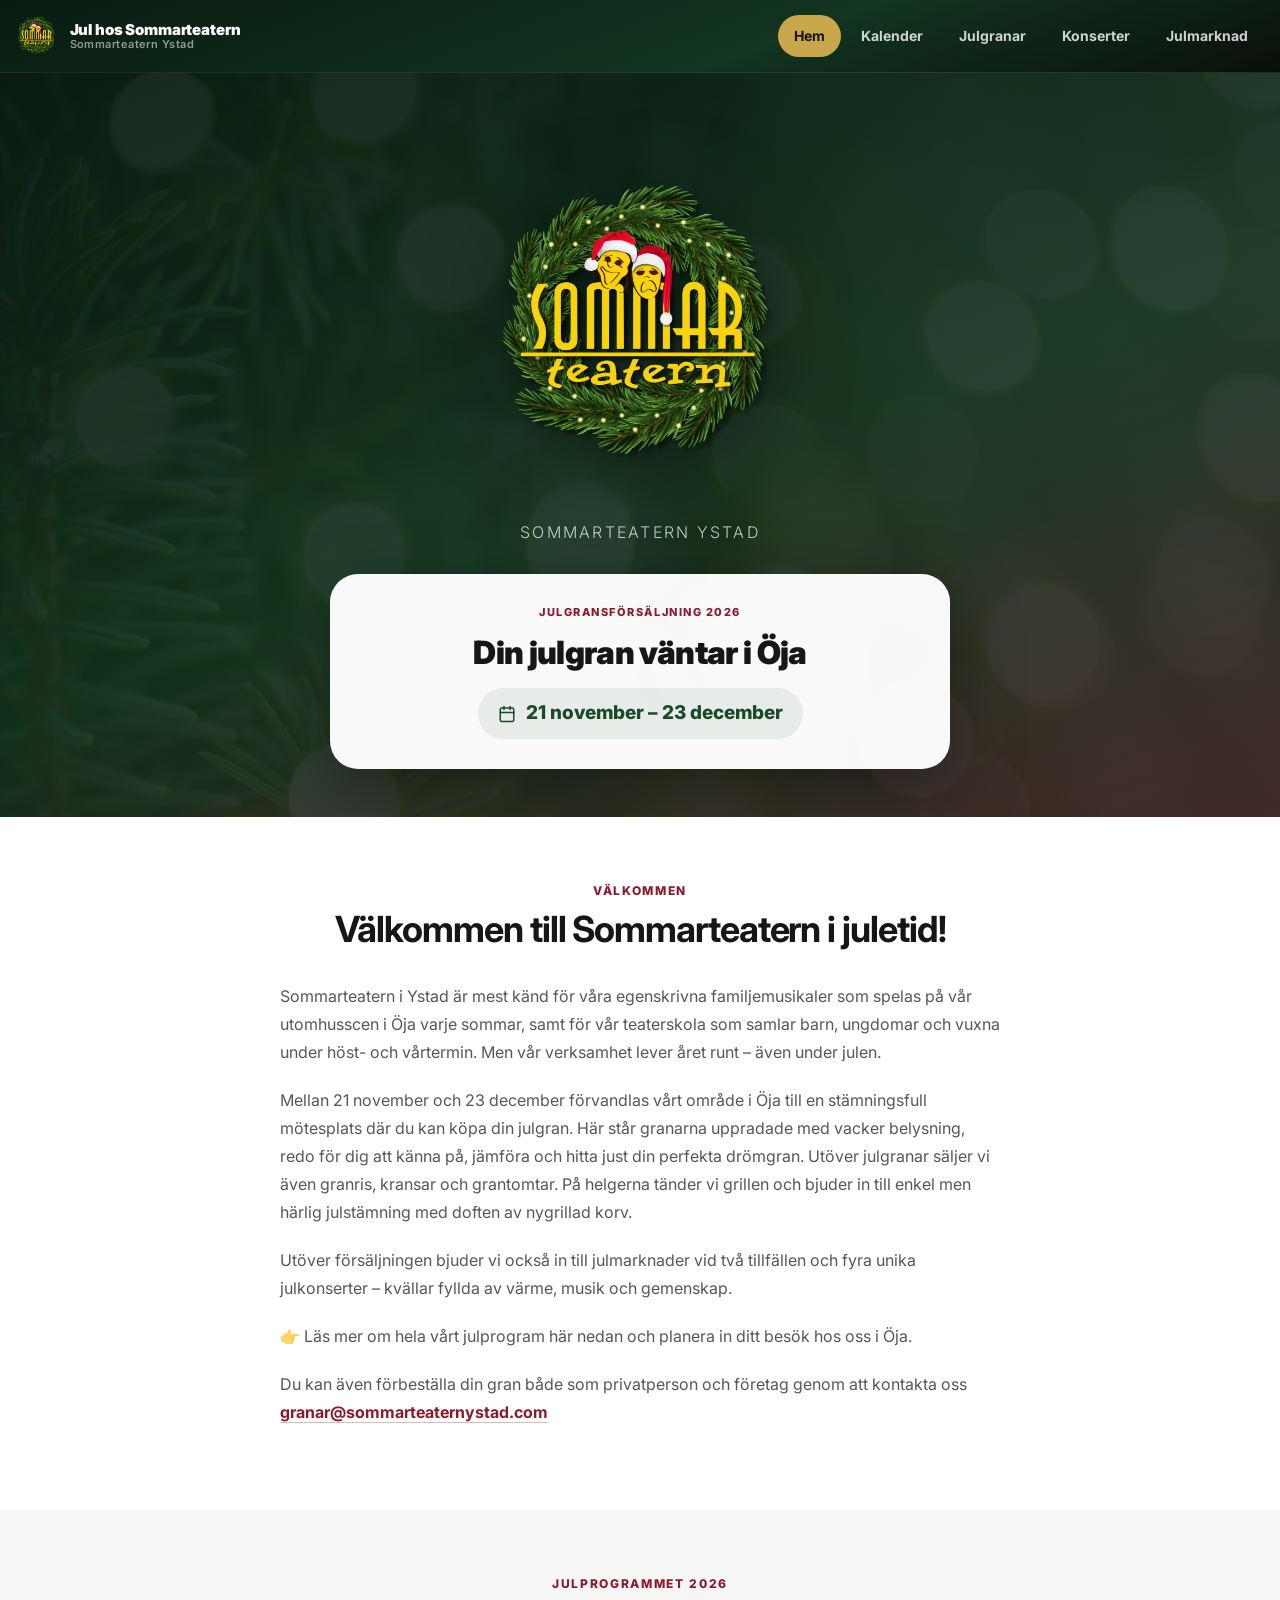
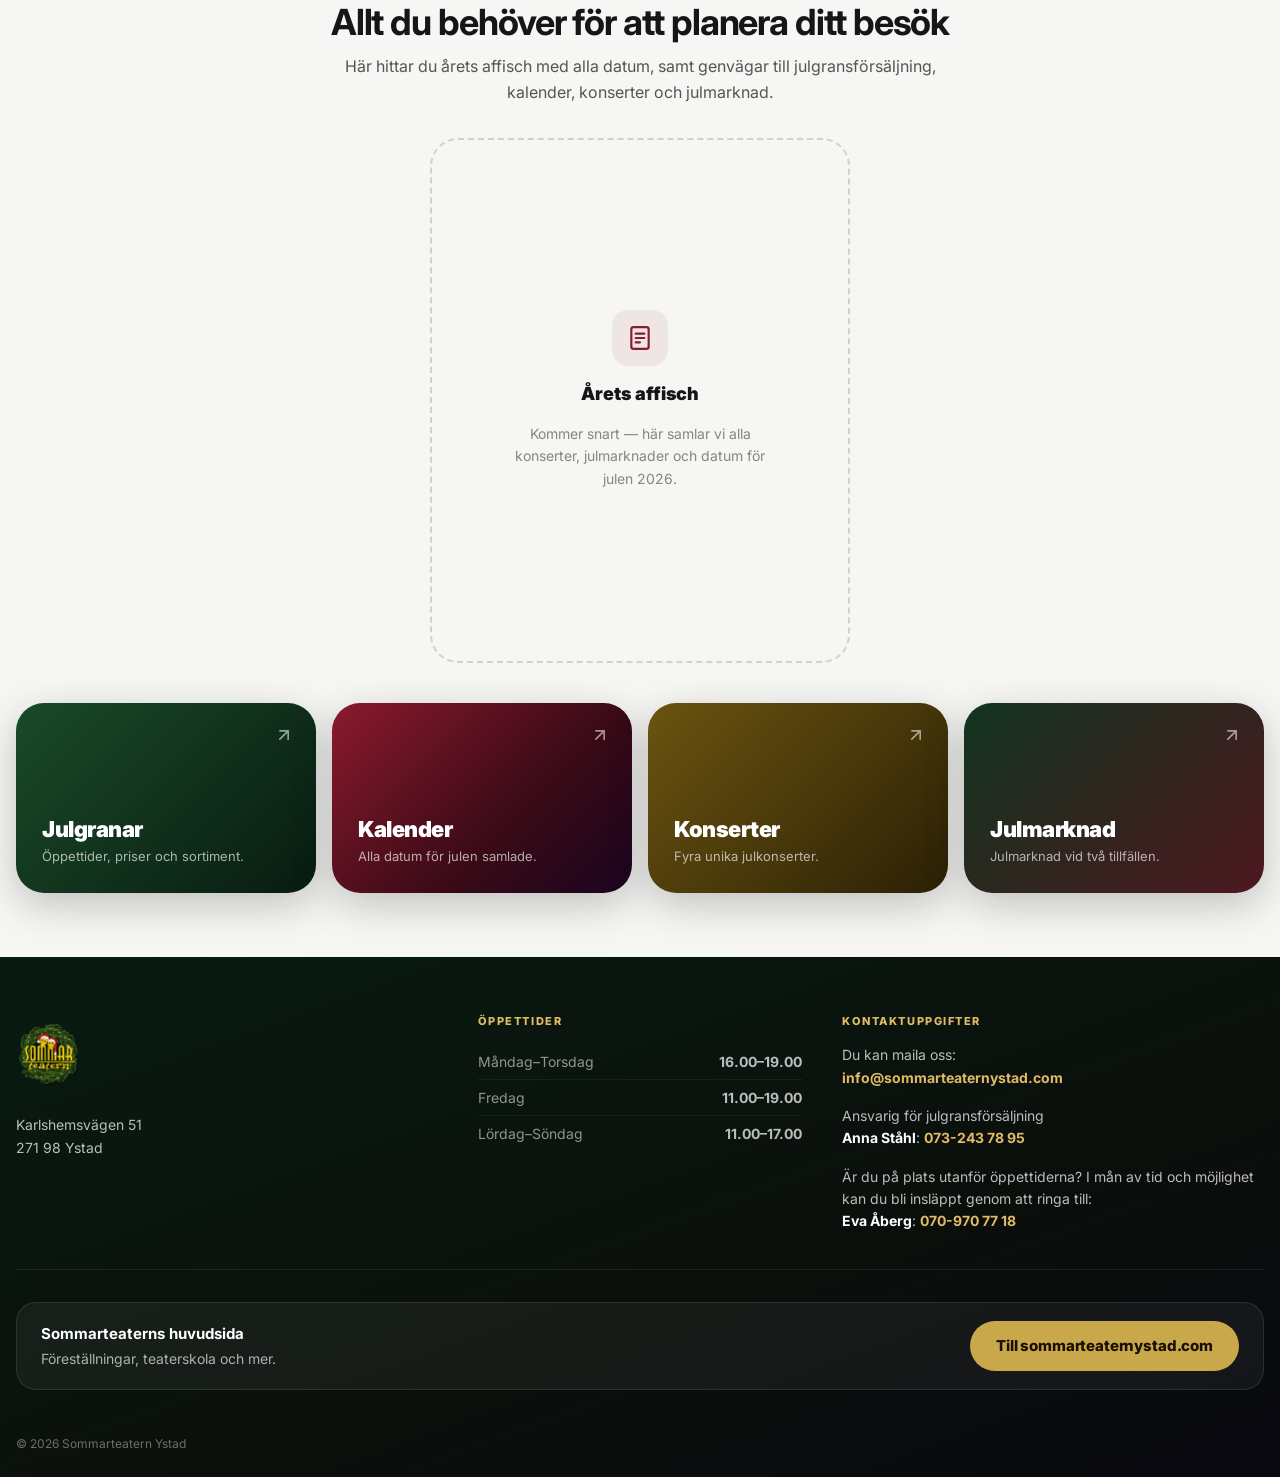
==== index.html @ 683709bf "jul" ====
<!DOCTYPE html>
<html lang="sv">
<head>
  <meta charset="UTF-8">
  <meta name="viewport" content="width=device-width, initial-scale=1.0">
  <title>Jul hos Sommarteatern — Julgransförsäljning, konserter &amp; julmarknad i Öja</title>
  <meta name="description" content="Jul hos Sommarteatern i Ystad — julgransförsäljning 21 november till 23 december, julkonserter och julmarknad i Öja.">
  <link rel="preconnect" href="https://fonts.googleapis.com">
  <link rel="preconnect" href="https://fonts.gstatic.com" crossorigin>
  <link href="https://fonts.googleapis.com/css2?family=Inter:ital,opsz,wght@0,14..32,300..900;1,14..32,300..900&display=swap" rel="stylesheet">
  <link rel="icon" type="image/png" href="images/jul-logga.png">
  <link rel="apple-touch-icon" href="images/jul-logga.png">
  <link rel="stylesheet" href="css/style.css">
</head>
<body>

  <!-- ═══════════════════════════════════════
       HEADER / NAV
  ════════════════════════════════════════ -->
  <header class="site-header">
    <div class="container header-inner">
      <a class="header-brand" href="index.html">
        <img src="images/jul-logga.png" alt="Jul hos Sommarteatern" class="header-logo">
        <span class="header-brand-text">
          <span class="header-brand-title">Jul hos Sommarteatern</span>
          <span class="header-brand-sub">Sommarteatern Ystad</span>
        </span>
      </a>

      <button class="nav-toggle" aria-label="Öppna meny" aria-expanded="false">
        <svg width="20" height="20" viewBox="0 0 24 24" fill="none" stroke="currentColor" stroke-width="2" stroke-linecap="round" stroke-linejoin="round"><line x1="3" y1="6" x2="21" y2="6"/><line x1="3" y1="12" x2="21" y2="12"/><line x1="3" y1="18" x2="21" y2="18"/></svg>
      </button>

      <nav class="main-nav" aria-label="Huvudmeny">
        <a href="index.html" class="is-active">Hem</a>
        <a href="kalender.html">Kalender</a>
        <a href="julgranar.html">Julgranar</a>
        <a href="konserter.html">Konserter</a>
        <a href="julmarknad.html">Julmarknad</a>
      </nav>
    </div>
  </header>

  <!-- ═══════════════════════════════════════
       HERO
  ════════════════════════════════════════ -->
  <section class="hero-section">
    <div class="container">
      <img src="images/jul-logga.png" alt="Jul hos Sommarteatern" class="hero-logo">
      <span class="hero-kicker">Sommarteatern Ystad</span>

      <div class="hero-banner">
        <p class="hero-banner-label">Julgransförsäljning 2026</p>
        <h1 class="hero-banner-title">Din julgran väntar i Öja</h1>
        <span class="hero-banner-dates">
          <svg width="18" height="18" viewBox="0 0 24 24" fill="none" stroke="currentColor" stroke-width="2" stroke-linecap="round" stroke-linejoin="round"><rect x="3" y="4" width="18" height="18" rx="2"/><line x1="16" y1="2" x2="16" y2="6"/><line x1="8" y1="2" x2="8" y2="6"/><line x1="3" y1="10" x2="21" y2="10"/></svg>
          21 november – 23 december
        </span>
      </div>
    </div>
  </section>

  <!-- ═══════════════════════════════════════
       VÄLKOMSTTEXT
  ════════════════════════════════════════ -->
  <section class="section">
    <div class="container">
      <div class="section-head center">
        <p class="section-kicker">Välkommen</p>
        <h2>Välkommen till Sommarteatern i juletid!</h2>
      </div>

      <div class="welcome-text">
        <p>Sommarteatern i Ystad är mest känd för våra egenskrivna familjemusikaler som spelas på vår utomhusscen i Öja varje sommar, samt för vår teaterskola som samlar barn, ungdomar och vuxna under höst- och vårtermin. Men vår verksamhet lever året runt – även under julen.</p>

        <p>Mellan 21 november och 23 december förvandlas vårt område i Öja till en stämningsfull mötesplats där du kan köpa din julgran. Här står granarna uppradade med vacker belysning, redo för dig att känna på, jämföra och hitta just din perfekta drömgran. Utöver julgranar säljer vi även granris, kransar och grantomtar. På helgerna tänder vi grillen och bjuder in till enkel men härlig julstämning med doften av nygrillad korv.</p>

        <p>Utöver försäljningen bjuder vi också in till julmarknader vid två tillfällen och fyra unika julkonserter – kvällar fyllda av värme, musik och gemenskap.</p>

        <p>👉 Läs mer om hela vårt julprogram här nedan och planera in ditt besök hos oss i Öja.</p>

        <p>Du kan även förbeställa din gran både som privatperson och företag genom att kontakta oss <a href="mailto:granar@sommarteaternystad.com" class="inline-link">granar@sommarteaternystad.com</a></p>
      </div>
    </div>
  </section>

  <!-- ═══════════════════════════════════════
       AFFISCH + SNABBLÄNKAR
  ════════════════════════════════════════ -->
  <section class="section section--soft">
    <div class="container">
      <div class="section-head center">
        <p class="section-kicker">Julprogrammet 2026</p>
        <h2>Allt du behöver för att planera ditt besök</h2>
        <p class="page-lead">Här hittar du årets affisch med alla datum, samt genvägar till julgransförsäljning, kalender, konserter och julmarknad.</p>
      </div>

      <div class="poster-card">
        <div class="poster-card-icon">
          <svg width="26" height="26" viewBox="0 0 24 24" fill="none" stroke="currentColor" stroke-width="2" stroke-linecap="round" stroke-linejoin="round"><rect x="4" y="2" width="16" height="20" rx="2"/><line x1="8" y1="8" x2="16" y2="8"/><line x1="8" y1="12" x2="16" y2="12"/><line x1="8" y1="16" x2="12" y2="16"/></svg>
        </div>
        <p class="poster-card-title">Årets affisch</p>
        <p class="poster-card-desc">Kommer snart — här samlar vi alla konserter, julmarknader och datum för julen 2026.</p>
      </div>

      <div style="height:40px"></div>

      <div class="link-grid">
        <a href="julgranar.html" class="link-tile link-tile--granar">
          <div class="link-tile-inner">
            <h3 class="link-tile-title">Julgranar</h3>
            <p class="link-tile-desc">Öppettider, priser och sortiment.</p>
            <svg class="link-tile-arrow" width="20" height="20" viewBox="0 0 24 24" fill="none" stroke="currentColor" stroke-width="2" stroke-linecap="round" stroke-linejoin="round"><path d="M7 17L17 7M17 7H7M17 7V17"/></svg>
          </div>
        </a>

        <a href="kalender.html" class="link-tile link-tile--kalender">
          <div class="link-tile-inner">
            <h3 class="link-tile-title">Kalender</h3>
            <p class="link-tile-desc">Alla datum för julen samlade.</p>
            <svg class="link-tile-arrow" width="20" height="20" viewBox="0 0 24 24" fill="none" stroke="currentColor" stroke-width="2" stroke-linecap="round" stroke-linejoin="round"><path d="M7 17L17 7M17 7H7M17 7V17"/></svg>
          </div>
        </a>

        <a href="konserter.html" class="link-tile link-tile--konserter">
          <div class="link-tile-inner">
            <h3 class="link-tile-title">Konserter</h3>
            <p class="link-tile-desc">Fyra unika julkonserter.</p>
            <svg class="link-tile-arrow" width="20" height="20" viewBox="0 0 24 24" fill="none" stroke="currentColor" stroke-width="2" stroke-linecap="round" stroke-linejoin="round"><path d="M7 17L17 7M17 7H7M17 7V17"/></svg>
          </div>
        </a>

        <a href="julmarknad.html" class="link-tile link-tile--marknad">
          <div class="link-tile-inner">
            <h3 class="link-tile-title">Julmarknad</h3>
            <p class="link-tile-desc">Julmarknad vid två tillfällen.</p>
            <svg class="link-tile-arrow" width="20" height="20" viewBox="0 0 24 24" fill="none" stroke="currentColor" stroke-width="2" stroke-linecap="round" stroke-linejoin="round"><path d="M7 17L17 7M17 7H7M17 7V17"/></svg>
          </div>
        </a>
      </div>
    </div>
  </section>

  <!-- ═══════════════════════════════════════
       FOOTER
  ════════════════════════════════════════ -->
  <footer class="site-footer">
    <div class="container">

      <div class="footer-main">
        <div class="footer-col footer-col--brand">
          <img src="images/jul-logga.png" alt="Jul hos Sommarteatern" class="footer-logo">
          <address class="footer-address">
            Karlshemsvägen 51<br>
            271 98 Ystad
          </address>
        </div>

        <div class="footer-col footer-col--hours">
          <p class="footer-col-title">Öppettider</p>
          <div class="footer-hours">
            <div class="footer-hours-row"><span>Måndag–Torsdag</span><span>16.00–19.00</span></div>
            <div class="footer-hours-row"><span>Fredag</span><span>11.00–19.00</span></div>
            <div class="footer-hours-row"><span>Lördag–Söndag</span><span>11.00–17.00</span></div>
          </div>
        </div>

        <div class="footer-col footer-col--contact">
          <p class="footer-col-title">Kontaktuppgifter</p>
          <div class="footer-contact">
            <p>Du kan maila oss:<br><a href="mailto:info@sommarteaternystad.com">info@sommarteaternystad.com</a></p>
            <p>Ansvarig för julgransförsäljning<br><strong>Anna Ståhl</strong>: <a href="tel:+46732437895">073-243 78 95</a></p>
            <p>Är du på plats utanför öppettiderna? I mån av tid och möjlighet kan du bli insläppt genom att ringa till:<br><strong>Eva Åberg</strong>: <a href="tel:+46709707718">070-970 77 18</a></p>
          </div>
        </div>
      </div>

      <div class="footer-mainlink">
        <div class="footer-mainlink-text">
          <strong>Sommarteaterns huvudsida</strong>
          Föreställningar, teaterskola och mer.
        </div>
        <a href="https://www.sommarteaternystad.com" target="_blank" rel="noopener" class="btn btn-gold">Till sommarteaternystad.com</a>
      </div>

      <div class="footer-bottom">
        <span>© 2026 Sommarteatern Ystad</span>
      </div>
    </div>
  </footer>

  <script src="js/site.js"></script>
</body>
</html>
---- css/style.css ----
/* ══════════════════════════════════════════════
   JUL HOS SOMMARTEATERN — jul.sommarteaternystad.com
   Delar designspråk med sommarteaternystad.com
══════════════════════════════════════════════ */

:root {
  --bg: #ffffff;
  --bg-soft: #f6f7f4;
  --line: rgba(20, 20, 20, 0.08);
  --text: #161616;
  --muted: rgba(22, 22, 22, 0.72);
  --muted-2: rgba(22, 22, 22, 0.5);

  /* Brand */
  --gold: #c9a84c;
  --gold-light: #e0bb65;
  --crimson: #8b1a2e;
  --crimson-deep: #5e0f1e;
  --green: #1a4a28;
  --green-mid: #123420;
  --green-deep: #081b11;
  --purple-dark: #0e0421;

  --max: 1280px;
  --radius-lg: 28px;
  --radius-md: 20px;
  --radius-sm: 14px;
  --shadow: 0 18px 50px rgba(0, 0, 0, 0.06);
  --shadow-dark: 0 12px 40px rgba(0, 0, 0, 0.22);
}

*, *::before, *::after { box-sizing: border-box; }

html { scroll-behavior: smooth; }

body {
  margin: 0;
  font-family: 'Inter', -apple-system, BlinkMacSystemFont, 'Helvetica Neue', sans-serif;
  background: var(--bg);
  color: var(--text);
  line-height: 1.6;
  -webkit-font-smoothing: antialiased;
  -moz-osx-font-smoothing: grayscale;
}

a { color: inherit; text-decoration: none; }
img { display: block; max-width: 100%; }

.container {
  width: min(calc(100% - 32px), var(--max));
  margin: 0 auto;
}

/* ══════════════════════════════════════════════
   HEADER / NAV — sticky, samma på alla sidor
══════════════════════════════════════════════ */

.site-header {
  position: sticky;
  top: 0;
  z-index: 100;
  background: linear-gradient(160deg, var(--green-deep) 0%, var(--green-mid) 60%, #0a0f0a 100%);
  border-bottom: 1px solid rgba(255,255,255,0.08);
}

.header-inner {
  display: flex;
  align-items: center;
  justify-content: space-between;
  gap: 16px;
  padding: 10px 0;
}

.header-brand {
  display: flex;
  align-items: center;
  gap: 12px;
  min-width: 0;
}

.header-logo { height: 52px; width: auto; flex-shrink: 0; }

.header-brand-text {
  display: flex;
  flex-direction: column;
  line-height: 1.15;
  white-space: nowrap;
}

.header-brand-title {
  color: #fff;
  font-weight: 900;
  font-size: 15px;
  letter-spacing: -0.01em;
}

.header-brand-sub {
  color: rgba(255,255,255,0.55);
  font-size: 11px;
  font-weight: 600;
  letter-spacing: 0.04em;
}

.main-nav {
  display: flex;
  align-items: center;
  gap: 4px;
}

.main-nav a {
  display: inline-flex;
  align-items: center;
  padding: 10px 16px;
  border-radius: 999px;
  font-size: 14px;
  font-weight: 700;
  color: rgba(255,255,255,0.80);
  transition: background 0.2s, color 0.2s;
  white-space: nowrap;
}

.main-nav a:hover { background: rgba(255,255,255,0.10); color: #fff; }
.main-nav a.is-active { background: var(--gold); color: #1a1000; }

.nav-toggle {
  display: none;
  width: 42px;
  height: 42px;
  border-radius: 12px;
  background: rgba(255,255,255,0.08);
  border: 1px solid rgba(255,255,255,0.16);
  color: #fff;
  align-items: center;
  justify-content: center;
  flex-shrink: 0;
  cursor: pointer;
}

@media (max-width: 900px) {
  .main-nav {
    position: absolute;
    top: 100%;
    left: 0;
    right: 0;
    background: var(--green-deep);
    border-bottom: 1px solid rgba(255,255,255,0.10);
    flex-direction: column;
    align-items: stretch;
    gap: 0;
    padding: 8px 16px 14px;
    display: none;
  }
  .main-nav.is-open { display: flex; }
  .main-nav a { padding: 12px 14px; border-radius: 10px; }
  .header-logo { height: 40px; }
  .header-brand-sub { display: none; }
  .nav-toggle { display: inline-flex; }
}

/* ══════════════════════════════════════════════
   HERO (startsida)
══════════════════════════════════════════════ */

.hero-section {
  position: relative;
  padding: 64px 0 48px;
  background:
    linear-gradient(160deg, rgba(8,27,17,0.88) 0%, rgba(18,52,32,0.82) 55%, rgba(94,15,30,0.80) 130%),
    url('../images/jul-bakgrund.jpg') center 30% / cover no-repeat;
  text-align: center;
  overflow: hidden;
}

.hero-logo {
  width: min(300px, 62vw);
  height: auto;
  margin: 0 auto 8px;
  filter: drop-shadow(0 10px 40px rgba(0,0,0,0.5));
}

.hero-kicker {
  display: block;
  font-size: clamp(13px, 1.8vw, 16px);
  font-weight: 300;
  letter-spacing: 0.14em;
  color: rgba(255,255,255,0.75);
  text-transform: uppercase;
  margin-bottom: 28px;
}

/* Bricka med julgransförsäljnings-info */
.hero-banner {
  max-width: 620px;
  margin: 0 auto;
  background: rgba(255,255,255,0.97);
  border-radius: var(--radius-lg);
  padding: 30px 34px;
  box-shadow: 0 24px 70px rgba(0,0,0,0.35);
}

.hero-banner-label {
  margin: 0 0 6px;
  text-transform: uppercase;
  letter-spacing: 0.14em;
  font-size: 11px;
  font-weight: 800;
  color: var(--crimson);
}

.hero-banner-title {
  margin: 0 0 10px;
  font-size: clamp(24px, 4vw, 32px);
  font-weight: 900;
  letter-spacing: -0.02em;
  color: var(--text);
}

.hero-banner-dates {
  display: inline-flex;
  align-items: center;
  gap: 10px;
  font-size: clamp(16px, 2.4vw, 19px);
  font-weight: 800;
  color: var(--green);
  background: rgba(26,74,40,0.08);
  padding: 10px 20px;
  border-radius: 999px;
}

/* ══════════════════════════════════════════════
   SECTION SHARED
══════════════════════════════════════════════ */

.section { padding: 64px 0; }
.section--soft { background: var(--bg-soft); }

.section-head { margin-bottom: 32px; }
.section-head.center { text-align: center; }

.section-kicker {
  margin: 0 0 10px;
  text-transform: uppercase;
  letter-spacing: 0.14em;
  font-size: 12px;
  font-weight: 800;
  color: var(--crimson);
}

h1.page-title {
  margin: 0 0 12px;
  font-size: clamp(28px, 4.5vw, 44px);
  font-weight: 900;
  letter-spacing: -0.03em;
  line-height: 1.05;
  color: var(--text);
}

h2 {
  margin: 0 0 12px;
  font-size: clamp(26px, 3.5vw, 36px);
  line-height: 1.1;
  letter-spacing: -0.03em;
  color: var(--text);
}

.page-lead {
  font-size: 16px;
  color: var(--muted);
  max-width: 640px;
  margin: 0 auto 8px;
}

.section-head.center .page-lead { margin-left: auto; margin-right: auto; }

/* ══════════════════════════════════════════════
   VÄLKOMSTTEXT
══════════════════════════════════════════════ */

.welcome-text {
  max-width: 720px;
  margin: 0 auto;
  text-align: left;
}

.welcome-text p {
  font-size: 16px;
  line-height: 1.75;
  color: var(--muted);
  margin: 0 0 20px;
}

.welcome-text a.inline-link {
  color: var(--crimson);
  font-weight: 700;
  border-bottom: 1px solid rgba(139,26,46,0.3);
}
.welcome-text a.inline-link:hover { border-color: var(--crimson); }

/* ══════════════════════════════════════════════
   SIDHUVUD MED STÄMNINGSBILD (undersidor)
══════════════════════════════════════════════ */

.page-hero {
  position: relative;
  padding: 60px 0 40px;
  background:
    linear-gradient(160deg, rgba(8,27,17,0.90) 0%, rgba(18,52,32,0.85) 55%, rgba(94,15,30,0.82) 130%),
    url('../images/jul-bakgrund.jpg') center 30% / cover no-repeat;
  text-align: center;
  overflow: hidden;
}

.page-hero .section-kicker { color: rgba(255,255,255,0.72); }

.page-hero .page-title {
  color: #fff;
  text-shadow: 0 4px 40px rgba(0,0,0,0.55);
}

.page-hero .page-lead {
  color: rgba(255,255,255,0.82);
}

/* ══════════════════════════════════════════════
   AFFISCH-PLACEHOLDER
══════════════════════════════════════════════ */

.poster-card {
  max-width: 420px;
  margin: 0 auto;
  border-radius: var(--radius-lg);
  border: 2px dashed rgba(20,20,20,0.16);
  background: var(--bg-soft);
  aspect-ratio: 4 / 5;
  display: flex;
  flex-direction: column;
  align-items: center;
  justify-content: center;
  gap: 14px;
  text-align: center;
  padding: 32px;
}

.poster-card-icon {
  width: 56px;
  height: 56px;
  border-radius: 16px;
  background: rgba(139,26,46,0.08);
  color: var(--crimson);
  display: flex;
  align-items: center;
  justify-content: center;
}

.poster-card-title {
  margin: 0;
  font-size: 18px;
  font-weight: 900;
  color: var(--text);
}

.poster-card-desc {
  margin: 0;
  font-size: 14px;
  color: var(--muted-2);
  max-width: 260px;
}

/* ══════════════════════════════════════════════
   LÄNK-GRID (knappar till undersidor)
══════════════════════════════════════════════ */

.link-grid {
  display: grid;
  grid-template-columns: repeat(4, 1fr);
  gap: 16px;
}

.link-tile {
  border-radius: var(--radius-lg);
  overflow: hidden;
  position: relative;
  min-height: 190px;
  display: flex;
  transition: transform 0.22s ease, box-shadow 0.22s ease;
  box-shadow: var(--shadow-dark);
}

.link-tile:hover { transform: translateY(-4px) scale(1.005); box-shadow: 0 24px 64px rgba(0,0,0,0.30); }

.link-tile-inner {
  flex: 1;
  display: flex;
  flex-direction: column;
  justify-content: flex-end;
  padding: 26px;
  position: relative;
}

.link-tile--granar .link-tile-inner {
  background: linear-gradient(135deg, var(--green) 0%, var(--green-deep) 100%);
}
.link-tile--kalender .link-tile-inner {
  background: linear-gradient(135deg, var(--crimson) 0%, #3a0a16 60%, #1a0520 100%);
}
.link-tile--konserter .link-tile-inner {
  background: linear-gradient(135deg, #6b5410 0%, #2b2005 100%);
}
.link-tile--marknad .link-tile-inner {
  background: linear-gradient(135deg, #123420 0%, #5e0f1e 130%);
}

.link-tile-title {
  margin: 0 0 6px;
  font-size: clamp(18px, 2vw, 22px);
  font-weight: 900;
  color: #fff;
  letter-spacing: -0.02em;
  line-height: 1.05;
}

.link-tile-desc {
  margin: 0;
  font-size: 13px;
  color: rgba(255,255,255,0.65);
  line-height: 1.5;
}

.link-tile-arrow {
  position: absolute;
  top: 22px;
  right: 22px;
  color: rgba(255,255,255,0.55);
  transition: transform 0.2s, color 0.2s;
}

.link-tile:hover .link-tile-arrow { transform: translate(3px,-3px); color: #fff; }

@media (max-width: 900px) {
  .link-grid { grid-template-columns: repeat(2, 1fr); }
}
@media (max-width: 560px) {
  .link-grid { grid-template-columns: 1fr; }
}

/* ══════════════════════════════════════════════
   BUTTONS
══════════════════════════════════════════════ */

.btn {
  display: inline-flex;
  align-items: center;
  justify-content: center;
  gap: 8px;
  min-height: 50px;
  padding: 0 26px;
  border-radius: 999px;
  font-size: 15px;
  font-weight: 800;
  letter-spacing: -0.01em;
  transition: background 0.2s, transform 0.18s, box-shadow 0.18s;
  cursor: pointer;
  border: none;
  white-space: nowrap;
}

.btn-gold { background: var(--gold); color: #1a1000; }
.btn-gold:hover { background: var(--gold-light); transform: translateY(-2px); box-shadow: 0 8px 24px rgba(201,168,76,0.45); }

.btn-crimson { background: var(--crimson); color: #fff; }
.btn-crimson:hover { background: #a01f35; transform: translateY(-2px); box-shadow: 0 8px 24px rgba(139,26,46,0.4); }

.btn-green { background: var(--green); color: #fff; }
.btn-green:hover { background: #21602f; transform: translateY(-2px); box-shadow: 0 8px 24px rgba(26,74,40,0.4); }

.btn-outline {
  background: transparent;
  color: var(--text);
  border: 1.5px solid var(--line);
}
.btn-outline:hover { border-color: var(--crimson); color: var(--crimson); transform: translateY(-2px); }

.btn-row {
  display: flex;
  gap: 12px;
  flex-wrap: wrap;
  justify-content: center;
  margin-top: 4px;
}

/* ══════════════════════════════════════════════
   KOMMER SNART (undersidor utan innehåll ännu)
══════════════════════════════════════════════ */

.coming-soon {
  text-align: center;
  padding: 70px 24px;
  max-width: 560px;
  margin: 0 auto;
  background: var(--bg-soft);
  border: 1px solid var(--line);
  border-radius: var(--radius-lg);
}

.coming-soon-badge {
  display: inline-block;
  font-size: 11px;
  font-weight: 800;
  text-transform: uppercase;
  letter-spacing: 0.16em;
  color: var(--crimson);
  background: rgba(139,26,46,0.08);
  padding: 6px 14px;
  border-radius: 999px;
  margin-bottom: 18px;
}

.coming-soon h2 { margin-bottom: 10px; }
.coming-soon p { color: var(--muted); font-size: 15px; max-width: 420px; margin: 0 auto; }

/* ══════════════════════════════════════════════
   KALENDER
══════════════════════════════════════════════ */

.cal-intro {
  max-width: 720px;
  margin: 0 auto 8px;
  text-align: center;
  color: var(--muted);
  font-size: 16px;
  line-height: 1.7;
}

.cal-legend {
  display: flex;
  flex-wrap: wrap;
  justify-content: center;
  gap: 10px 22px;
  margin: 28px 0 40px;
}

.cal-legend-item {
  display: flex;
  align-items: center;
  gap: 8px;
  font-size: 13px;
  font-weight: 700;
  color: var(--muted);
}

.cal-legend-dot {
  width: 10px;
  height: 10px;
  border-radius: 50%;
  flex-shrink: 0;
}

.cal-legend-dot--weekend { background: var(--gold); }
.cal-legend-dot--special { background: var(--crimson); }
.cal-legend-dot--last { background: var(--green); border: 2px solid var(--crimson); }

.cal-layout {
  display: grid;
  grid-template-columns: 1.3fr 1fr;
  gap: 28px;
  align-items: start;
}

.cal-months {
  display: grid;
  grid-template-columns: 1fr 1fr;
  gap: 20px;
}

.cal-month {
  background: #fff;
  border: 1px solid var(--line);
  border-radius: var(--radius-md);
  padding: 20px;
  box-shadow: var(--shadow);
}

.cal-month-title {
  margin: 0 0 16px;
  font-size: 16px;
  font-weight: 900;
  letter-spacing: -0.01em;
  color: var(--text);
  text-transform: capitalize;
}

.cal-weekdays {
  display: grid;
  grid-template-columns: repeat(7, 1fr);
  gap: 4px;
  margin-bottom: 6px;
}

.cal-weekdays span {
  text-align: center;
  font-size: 10.5px;
  font-weight: 800;
  text-transform: uppercase;
  letter-spacing: 0.04em;
  color: var(--muted-2);
}

.cal-grid {
  display: grid;
  grid-template-columns: repeat(7, 1fr);
  gap: 4px;
}

.cal-day {
  position: relative;
  aspect-ratio: 1;
  display: flex;
  align-items: center;
  justify-content: center;
  border-radius: 10px;
  font-size: 13px;
  font-weight: 700;
  border: none;
  background: transparent;
  color: var(--text);
  font-family: inherit;
  cursor: default;
}

.cal-day--pad { visibility: hidden; }

.cal-day--inactive { color: var(--muted-2); opacity: 0.35; }

.cal-day--active {
  cursor: pointer;
  background: var(--bg-soft);
  transition: background 0.16s, color 0.16s, transform 0.16s;
}

.cal-day--active:hover { background: rgba(26,74,40,0.14); transform: translateY(-1px); }

.cal-day--active.is-selected {
  background: var(--green);
  color: #fff;
  box-shadow: 0 6px 16px rgba(26,74,40,0.35);
}

.cal-day-dot {
  position: absolute;
  bottom: 5px;
  width: 5px;
  height: 5px;
  border-radius: 50%;
}

.cal-day-dot--weekend { background: var(--gold); }
.cal-day-dot--special { background: var(--crimson); }
.cal-day-dot--last { background: #fff; }

.cal-day--active.is-selected .cal-day-dot--weekend,
.cal-day--active.is-selected .cal-day-dot--special { background: #fff; }

.cal-panel {
  position: sticky;
  top: 88px;
  background: linear-gradient(160deg, var(--green) 0%, var(--green-deep) 100%);
  color: #fff;
  border-radius: var(--radius-lg);
  padding: 30px 30px 28px;
  box-shadow: var(--shadow-dark);
}

.cal-panel--last { background: linear-gradient(160deg, var(--crimson) 0%, var(--crimson-deep) 100%); }

.cal-panel-weekday {
  display: block;
  font-size: 12px;
  font-weight: 800;
  text-transform: uppercase;
  letter-spacing: 0.1em;
  color: rgba(255,255,255,0.60);
  margin-bottom: 6px;
}

.cal-panel-date {
  margin: 0 0 18px;
  font-size: 26px;
  font-weight: 900;
  letter-spacing: -0.02em;
  line-height: 1.1;
}

.cal-panel-heading {
  display: inline-block;
  font-size: 12px;
  font-weight: 800;
  text-transform: uppercase;
  letter-spacing: 0.08em;
  background: rgba(255,255,255,0.16);
  padding: 6px 14px;
  border-radius: 999px;
  margin-bottom: 16px;
}

.cal-panel-hours {
  display: flex;
  align-items: center;
  gap: 10px;
  font-size: 17px;
  font-weight: 800;
  margin-bottom: 16px;
  padding-bottom: 16px;
  border-bottom: 1px solid rgba(255,255,255,0.16);
}

.cal-panel-text {
  margin: 0 0 14px;
  font-size: 14.5px;
  line-height: 1.7;
  color: rgba(255,255,255,0.86);
}

.cal-panel-badge {
  display: inline-flex;
  align-items: center;
  gap: 8px;
  font-size: 13px;
  font-weight: 700;
  background: rgba(255,255,255,0.12);
  padding: 8px 16px;
  border-radius: 999px;
}

.cal-panel-badge[hidden] { display: none; }

@media (max-width: 900px) {
  .cal-layout { grid-template-columns: 1fr; }
  .cal-months { grid-template-columns: 1fr; }
  .cal-panel { position: static; }
}

@media (max-width: 480px) {
  .cal-day { font-size: 12px; }
  .cal-month { padding: 14px; }
}

/* ══════════════════════════════════════════════
   FOOTER
══════════════════════════════════════════════ */

.site-footer {
  background: linear-gradient(160deg, var(--green-deep) 0%, #0b0f0b 60%, #08080f 100%);
  color: #fff;
  padding: 56px 0 24px;
  margin-top: 0;
}

.footer-main {
  display: grid;
  grid-template-columns: 1.3fr 1fr 1.3fr;
  gap: 40px;
  padding-bottom: 36px;
  border-bottom: 1px solid rgba(255,255,255,0.08);
}

.footer-logo { height: 84px; width: auto; margin-bottom: 16px; }

.footer-col-title {
  margin: 0 0 14px;
  font-size: 11px;
  font-weight: 800;
  text-transform: uppercase;
  letter-spacing: 0.14em;
  color: var(--gold-light);
}

.footer-address {
  font-style: normal;
  font-size: 14px;
  line-height: 1.7;
  color: rgba(255,255,255,0.72);
}

.footer-hours {
  font-size: 14px;
  color: rgba(255,255,255,0.72);
  line-height: 1.5;
}

.footer-hours-row {
  display: flex;
  justify-content: space-between;
  gap: 12px;
  padding: 7px 0;
  border-bottom: 1px solid rgba(255,255,255,0.06);
}
.footer-hours-row:last-child { border-bottom: none; }
.footer-hours-row span:first-child { color: rgba(255,255,255,0.55); }
.footer-hours-row span:last-child { font-weight: 700; }

.footer-contact p {
  font-size: 14px;
  line-height: 1.6;
  color: rgba(255,255,255,0.72);
  margin: 0 0 16px;
}
.footer-contact p:last-child { margin-bottom: 0; }
.footer-contact strong { color: #fff; }
.footer-contact a { color: var(--gold-light); font-weight: 700; }
.footer-contact a:hover { color: #fff; }

.footer-mainlink {
  margin-top: 32px;
  display: flex;
  align-items: center;
  justify-content: space-between;
  gap: 16px;
  flex-wrap: wrap;
  background: rgba(255,255,255,0.05);
  border: 1px solid rgba(255,255,255,0.10);
  border-radius: var(--radius-md);
  padding: 18px 24px;
}

.footer-mainlink-text { font-size: 14px; color: rgba(255,255,255,0.65); }
.footer-mainlink-text strong { color: #fff; display: block; font-size: 15px; margin-bottom: 2px; }

.footer-mainlink a.btn { flex-shrink: 0; }

.footer-bottom {
  display: flex;
  align-items: center;
  justify-content: space-between;
  gap: 12px;
  flex-wrap: wrap;
  padding-top: 22px;
  margin-top: 22px;
  font-size: 12px;
  color: rgba(255,255,255,0.40);
}

.footer-bottom a { color: rgba(255,255,255,0.55); }
.footer-bottom a:hover { color: #fff; }

@media (max-width: 900px) {
  .footer-main { grid-template-columns: 1fr 1fr; }
  .footer-col--brand { grid-column: span 2; }
}

@media (max-width: 560px) {
  .footer-main { grid-template-columns: 1fr; }
  .footer-col--brand { grid-column: span 1; }
  .footer-mainlink { flex-direction: column; align-items: flex-start; }
}

/* ══════════════════════════════════════════════
   RESPONSIVE — GENERELLT
══════════════════════════════════════════════ */

@media (max-width: 719px) {
  .hero-section { padding: 36px 0 32px; }
  .hero-logo { width: min(220px, 58vw); margin-bottom: 4px; }
  .hero-kicker { font-size: 11px; margin-bottom: 20px; }
  .hero-banner { padding: 24px 22px; }
  .section { padding: 48px 0; }
  .page-hero { padding: 44px 0 32px; }
}
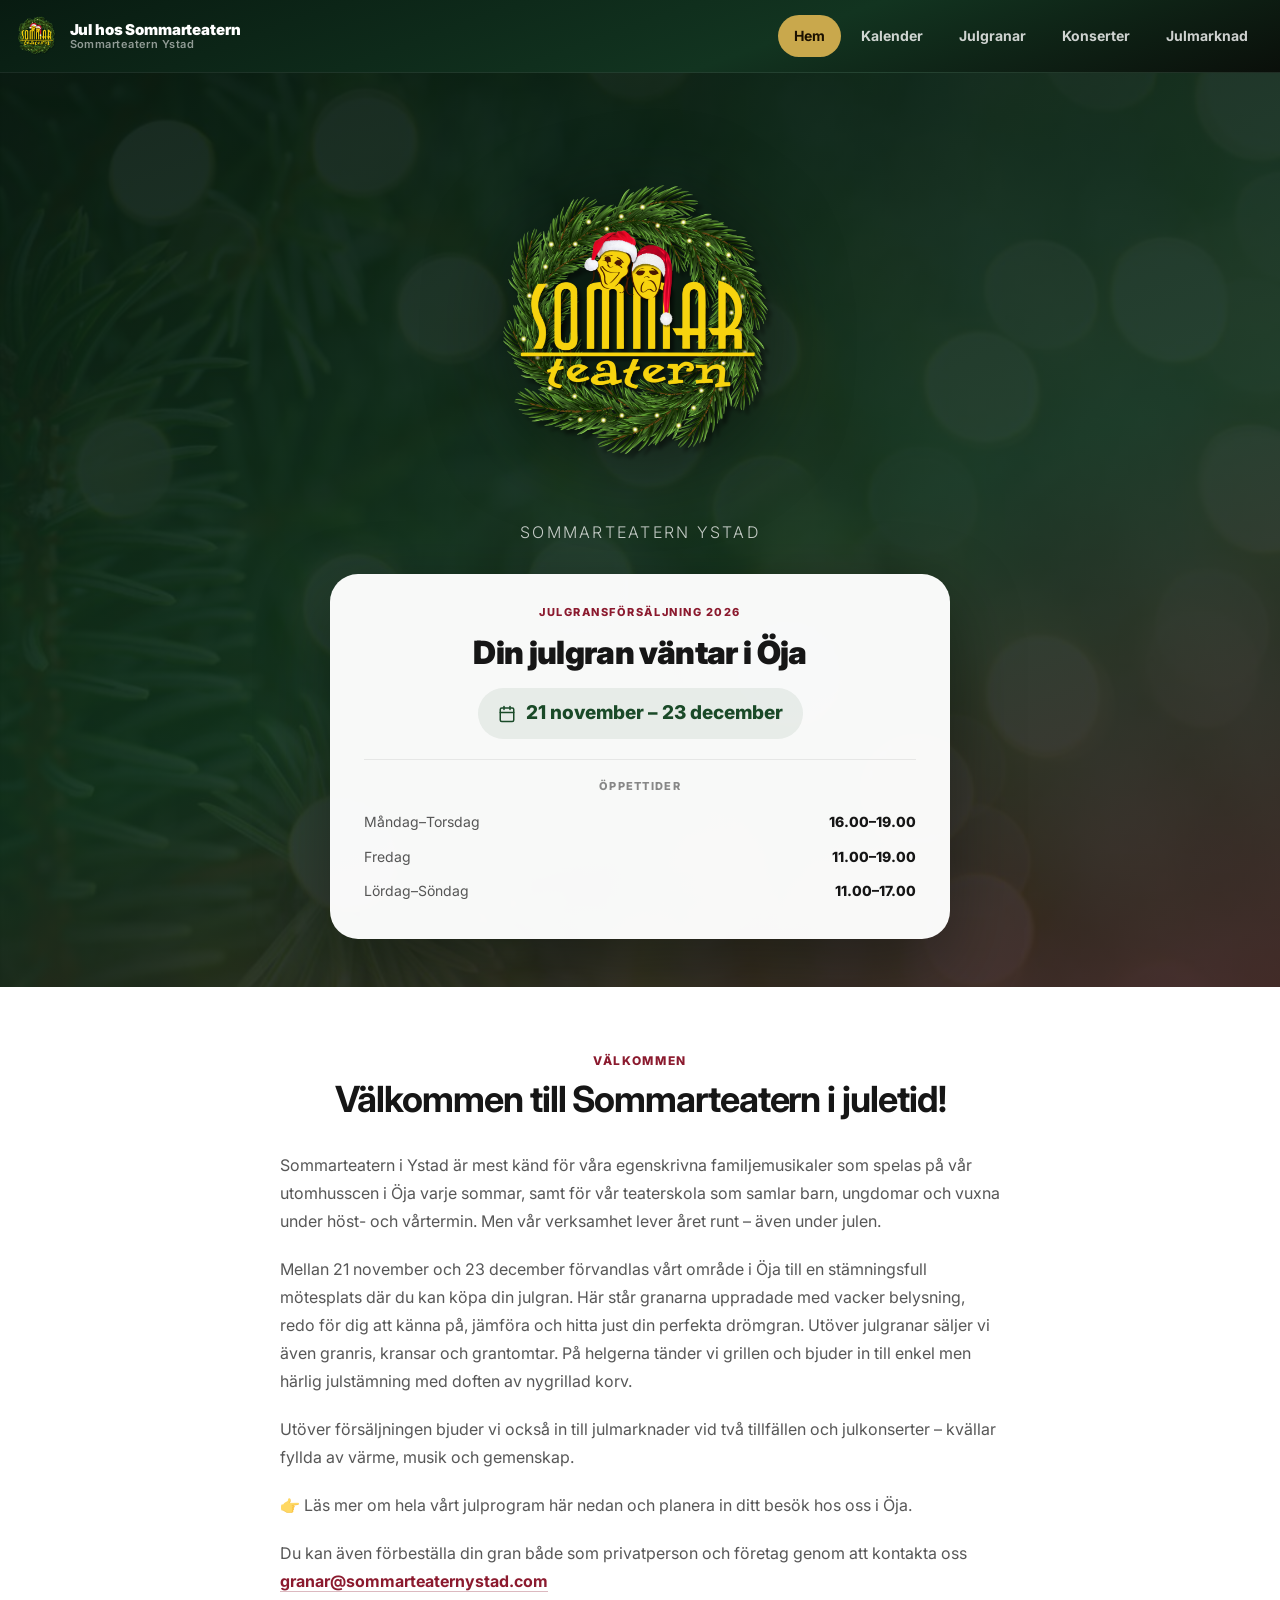
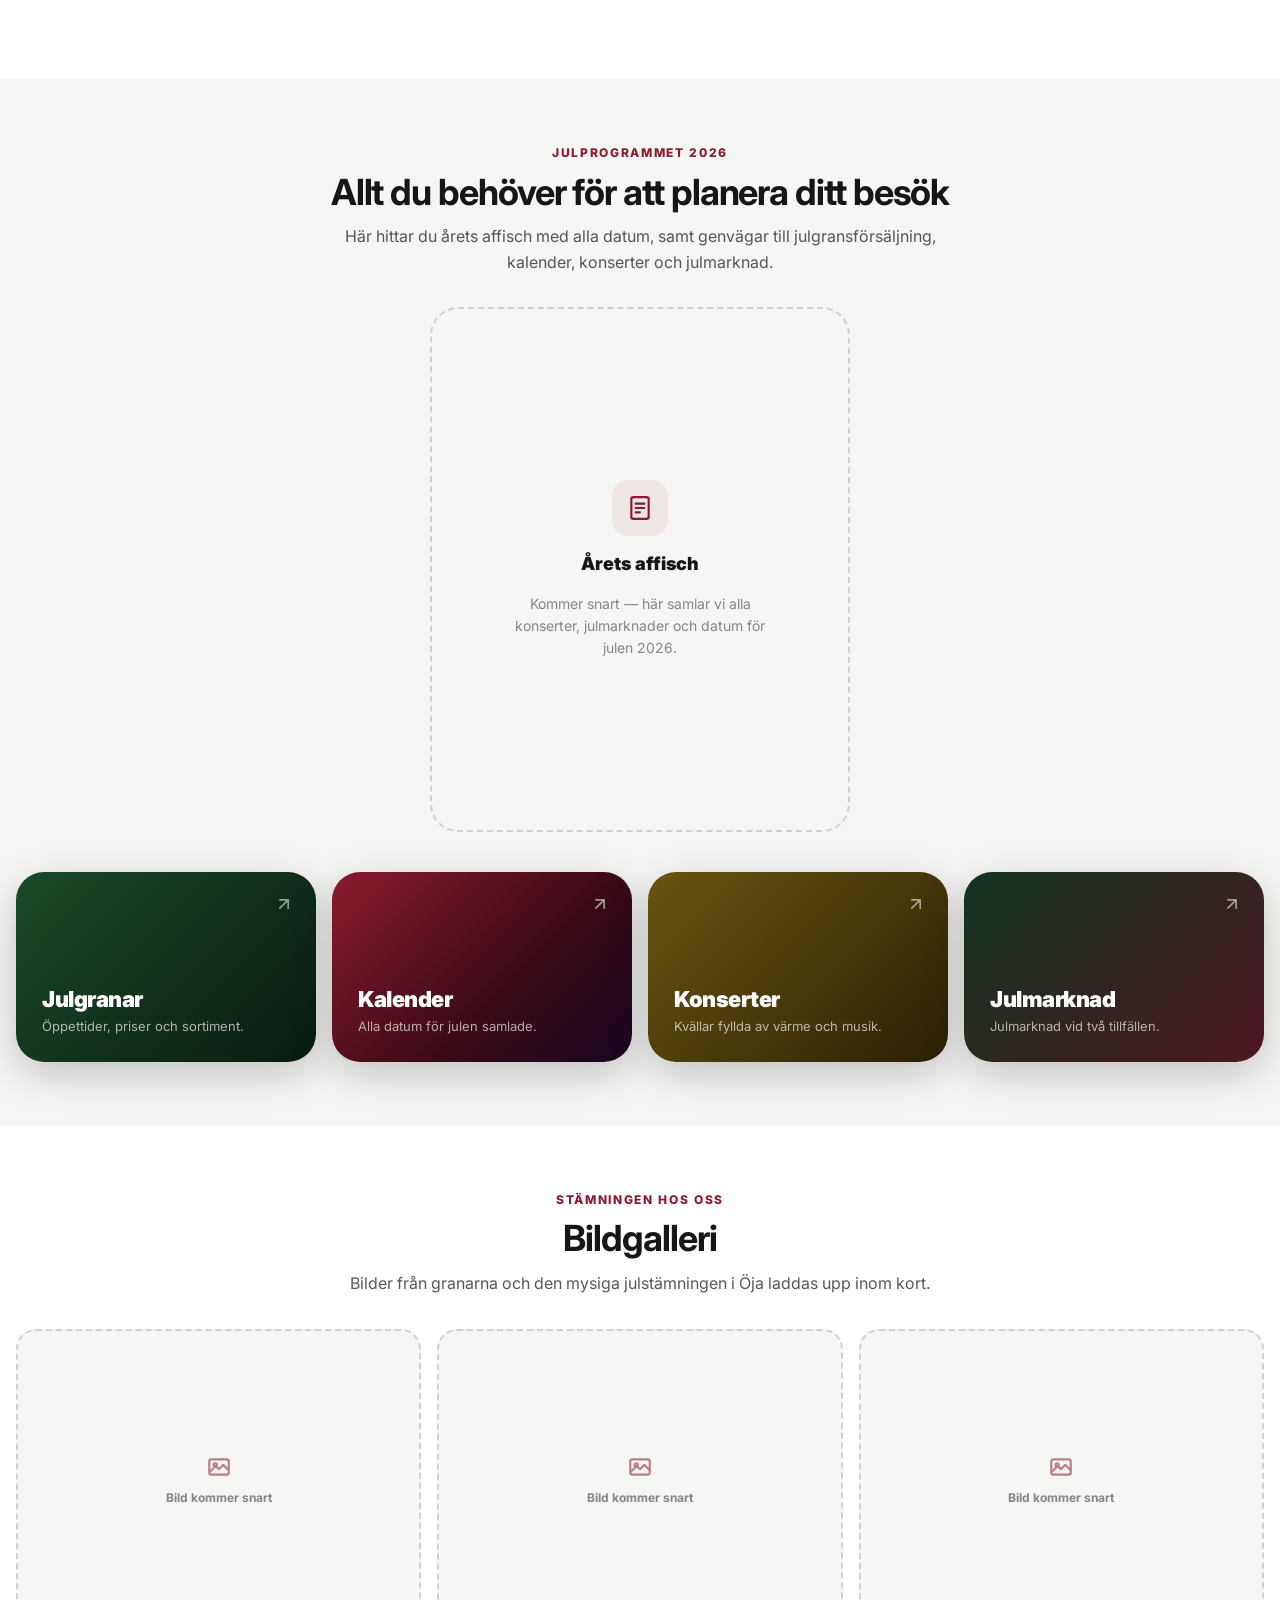
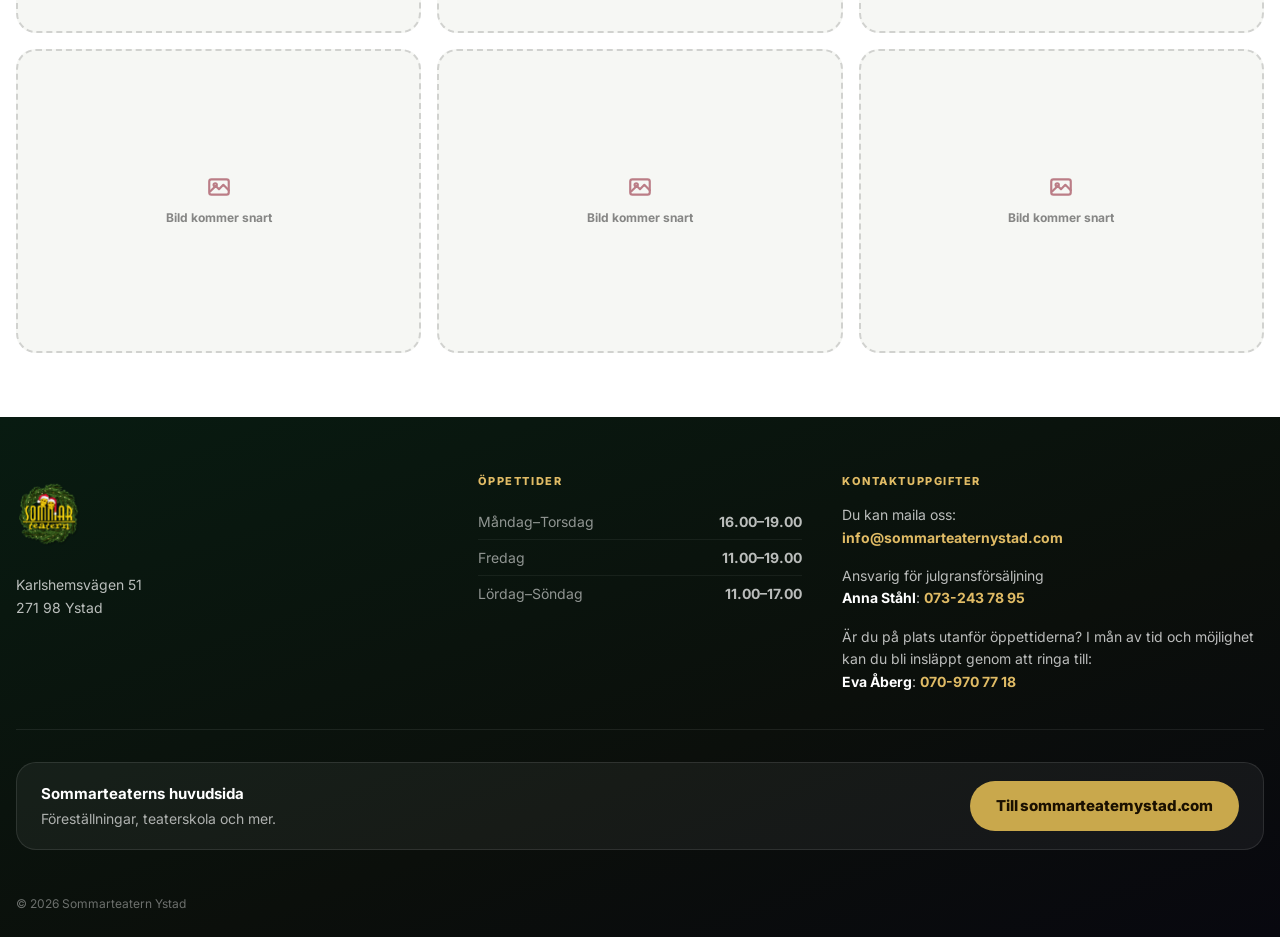
==== commit cb68c9c6: "jul" ====
--- a/index.html
+++ b/index.html
@@ -56,6 +56,13 @@
           <svg width="18" height="18" viewBox="0 0 24 24" fill="none" stroke="currentColor" stroke-width="2" stroke-linecap="round" stroke-linejoin="round"><rect x="3" y="4" width="18" height="18" rx="2"/><line x1="16" y1="2" x2="16" y2="6"/><line x1="8" y1="2" x2="8" y2="6"/><line x1="3" y1="10" x2="21" y2="10"/></svg>
           21 november – 23 december
         </span>
+
+        <div class="hero-banner-hours">
+          <p class="hero-banner-hours-label">Öppettider</p>
+          <div class="hero-banner-hours-row"><span>Måndag–Torsdag</span><span>16.00–19.00</span></div>
+          <div class="hero-banner-hours-row"><span>Fredag</span><span>11.00–19.00</span></div>
+          <div class="hero-banner-hours-row"><span>Lördag–Söndag</span><span>11.00–17.00</span></div>
+        </div>
       </div>
     </div>
   </section>
@@ -75,7 +82,7 @@
 
         <p>Mellan 21 november och 23 december förvandlas vårt område i Öja till en stämningsfull mötesplats där du kan köpa din julgran. Här står granarna uppradade med vacker belysning, redo för dig att känna på, jämföra och hitta just din perfekta drömgran. Utöver julgranar säljer vi även granris, kransar och grantomtar. På helgerna tänder vi grillen och bjuder in till enkel men härlig julstämning med doften av nygrillad korv.</p>
 
-        <p>Utöver försäljningen bjuder vi också in till julmarknader vid två tillfällen och fyra unika julkonserter – kvällar fyllda av värme, musik och gemenskap.</p>
+        <p>Utöver försäljningen bjuder vi också in till julmarknader vid två tillfällen och julkonserter – kvällar fyllda av värme, musik och gemenskap.</p>
 
         <p>👉 Läs mer om hela vårt julprogram här nedan och planera in ditt besök hos oss i Öja.</p>
 
@@ -125,7 +132,7 @@
         <a href="konserter.html" class="link-tile link-tile--konserter">
           <div class="link-tile-inner">
             <h3 class="link-tile-title">Konserter</h3>
-            <p class="link-tile-desc">Fyra unika julkonserter.</p>
+            <p class="link-tile-desc">Kvällar fyllda av värme och musik.</p>
             <svg class="link-tile-arrow" width="20" height="20" viewBox="0 0 24 24" fill="none" stroke="currentColor" stroke-width="2" stroke-linecap="round" stroke-linejoin="round"><path d="M7 17L17 7M17 7H7M17 7V17"/></svg>
           </div>
         </a>
@@ -137,6 +144,46 @@
             <svg class="link-tile-arrow" width="20" height="20" viewBox="0 0 24 24" fill="none" stroke="currentColor" stroke-width="2" stroke-linecap="round" stroke-linejoin="round"><path d="M7 17L17 7M17 7H7M17 7V17"/></svg>
           </div>
         </a>
+      </div>
+    </div>
+  </section>
+
+  <!-- ═══════════════════════════════════════
+       BILDGALLERI
+  ════════════════════════════════════════ -->
+  <section class="section">
+    <div class="container">
+      <div class="section-head center">
+        <p class="section-kicker">Stämningen hos oss</p>
+        <h2>Bildgalleri</h2>
+        <p class="page-lead">Bilder från granarna och den mysiga julstämningen i Öja laddas upp inom kort.</p>
+      </div>
+
+      <div class="photo-grid">
+        <div class="photo-placeholder">
+          <svg width="26" height="26" viewBox="0 0 24 24" fill="none" stroke="currentColor" stroke-width="2" stroke-linecap="round" stroke-linejoin="round"><rect x="3" y="5" width="18" height="14" rx="2"/><circle cx="8.5" cy="10" r="1.5"/><path d="M21 15l-5-5-4 4-3-3-5 5"/></svg>
+          <span>Bild kommer snart</span>
+        </div>
+        <div class="photo-placeholder">
+          <svg width="26" height="26" viewBox="0 0 24 24" fill="none" stroke="currentColor" stroke-width="2" stroke-linecap="round" stroke-linejoin="round"><rect x="3" y="5" width="18" height="14" rx="2"/><circle cx="8.5" cy="10" r="1.5"/><path d="M21 15l-5-5-4 4-3-3-5 5"/></svg>
+          <span>Bild kommer snart</span>
+        </div>
+        <div class="photo-placeholder">
+          <svg width="26" height="26" viewBox="0 0 24 24" fill="none" stroke="currentColor" stroke-width="2" stroke-linecap="round" stroke-linejoin="round"><rect x="3" y="5" width="18" height="14" rx="2"/><circle cx="8.5" cy="10" r="1.5"/><path d="M21 15l-5-5-4 4-3-3-5 5"/></svg>
+          <span>Bild kommer snart</span>
+        </div>
+        <div class="photo-placeholder">
+          <svg width="26" height="26" viewBox="0 0 24 24" fill="none" stroke="currentColor" stroke-width="2" stroke-linecap="round" stroke-linejoin="round"><rect x="3" y="5" width="18" height="14" rx="2"/><circle cx="8.5" cy="10" r="1.5"/><path d="M21 15l-5-5-4 4-3-3-5 5"/></svg>
+          <span>Bild kommer snart</span>
+        </div>
+        <div class="photo-placeholder">
+          <svg width="26" height="26" viewBox="0 0 24 24" fill="none" stroke="currentColor" stroke-width="2" stroke-linecap="round" stroke-linejoin="round"><rect x="3" y="5" width="18" height="14" rx="2"/><circle cx="8.5" cy="10" r="1.5"/><path d="M21 15l-5-5-4 4-3-3-5 5"/></svg>
+          <span>Bild kommer snart</span>
+        </div>
+        <div class="photo-placeholder">
+          <svg width="26" height="26" viewBox="0 0 24 24" fill="none" stroke="currentColor" stroke-width="2" stroke-linecap="round" stroke-linejoin="round"><rect x="3" y="5" width="18" height="14" rx="2"/><circle cx="8.5" cy="10" r="1.5"/><path d="M21 15l-5-5-4 4-3-3-5 5"/></svg>
+          <span>Bild kommer snart</span>
+        </div>
       </div>
     </div>
   </section>
--- a/css/style.css
+++ b/css/style.css
@@ -227,6 +227,32 @@
   border-radius: 999px;
 }
 
+.hero-banner-hours {
+  margin-top: 20px;
+  padding-top: 18px;
+  border-top: 1px solid var(--line);
+}
+
+.hero-banner-hours-label {
+  margin: 0 0 10px;
+  font-size: 11px;
+  font-weight: 800;
+  text-transform: uppercase;
+  letter-spacing: 0.12em;
+  color: var(--muted-2);
+}
+
+.hero-banner-hours-row {
+  display: flex;
+  justify-content: space-between;
+  gap: 12px;
+  padding: 6px 0;
+  font-size: 14px;
+}
+
+.hero-banner-hours-row span:first-child { color: var(--muted); }
+.hero-banner-hours-row span:last-child { font-weight: 800; color: var(--text); }
+
 /* ══════════════════════════════════════════════
    SECTION SHARED
 ══════════════════════════════════════════════ */
@@ -367,6 +393,90 @@
 }
 
 /* ══════════════════════════════════════════════
+   BILDPLATSHÅLLARE
+══════════════════════════════════════════════ */
+
+.photo-grid {
+  display: grid;
+  grid-template-columns: repeat(3, 1fr);
+  gap: 16px;
+}
+
+.photo-grid--compact {
+  grid-template-columns: repeat(4, 1fr);
+  max-width: 760px;
+  margin: 36px auto 0;
+}
+
+.photo-placeholder {
+  aspect-ratio: 4 / 3;
+  border-radius: var(--radius-md);
+  border: 2px dashed rgba(20,20,20,0.16);
+  background: var(--bg-soft);
+  display: flex;
+  flex-direction: column;
+  align-items: center;
+  justify-content: center;
+  gap: 8px;
+  color: var(--muted-2);
+}
+
+.photo-placeholder svg { color: var(--crimson); opacity: 0.55; }
+
+.photo-placeholder span {
+  font-size: 12px;
+  font-weight: 700;
+}
+
+@media (max-width: 720px) {
+  .photo-grid { grid-template-columns: repeat(2, 1fr); }
+  .photo-grid--compact { grid-template-columns: repeat(2, 1fr); }
+}
+
+/* ══════════════════════════════════════════════
+   UTSTÄLLARE (julmarknad)
+══════════════════════════════════════════════ */
+
+.exhibitor-card {
+  margin-top: 40px;
+  background: linear-gradient(160deg, var(--green) 0%, var(--green-deep) 100%);
+  color: #fff;
+  border-radius: var(--radius-lg);
+  padding: 32px 34px;
+  display: flex;
+  align-items: center;
+  justify-content: space-between;
+  gap: 24px;
+  flex-wrap: wrap;
+  box-shadow: var(--shadow-dark);
+}
+
+.exhibitor-card-kicker {
+  margin: 0 0 8px;
+  text-transform: uppercase;
+  letter-spacing: 0.14em;
+  font-size: 11px;
+  font-weight: 800;
+  color: var(--gold-light);
+}
+
+.exhibitor-card h3 {
+  margin: 0 0 10px;
+  font-size: 22px;
+  color: #fff;
+}
+
+.exhibitor-card p {
+  margin: 0;
+  font-size: 14.5px;
+  line-height: 1.65;
+  color: rgba(255,255,255,0.82);
+  max-width: 520px;
+}
+
+.exhibitor-card .btn { flex-shrink: 0; }
+
+/* ══════════════════════════════════════════════
    LÄNK-GRID (knappar till undersidor)
 ══════════════════════════════════════════════ */
 
@@ -559,14 +669,9 @@
 .cal-legend-dot--special { background: var(--crimson); }
 .cal-legend-dot--last { background: var(--green); border: 2px solid var(--crimson); }
 
-.cal-layout {
-  display: grid;
-  grid-template-columns: 1.3fr 1fr;
-  gap: 28px;
-  align-items: start;
-}
-
 .cal-months {
+  max-width: 860px;
+  margin: 0 auto;
   display: grid;
   grid-template-columns: 1fr 1fr;
   gap: 20px;
@@ -660,15 +765,55 @@
 .cal-day--active.is-selected .cal-day-dot--weekend,
 .cal-day--active.is-selected .cal-day-dot--special { background: #fff; }
 
+.cal-modal-overlay {
+  position: fixed;
+  inset: 0;
+  z-index: 300;
+  background: rgba(6,14,9,0.60);
+  backdrop-filter: blur(3px);
+  display: flex;
+  align-items: center;
+  justify-content: center;
+  padding: 20px;
+}
+
+.cal-modal-overlay[hidden] { display: none; }
+
 .cal-panel {
-  position: sticky;
-  top: 88px;
+  position: relative;
+  width: 100%;
+  max-width: 420px;
   background: linear-gradient(160deg, var(--green) 0%, var(--green-deep) 100%);
   color: #fff;
   border-radius: var(--radius-lg);
-  padding: 30px 30px 28px;
-  box-shadow: var(--shadow-dark);
-}
+  padding: 34px 30px 28px;
+  box-shadow: 0 30px 80px rgba(0,0,0,0.45);
+  animation: cal-modal-in 0.18s ease-out;
+}
+
+@keyframes cal-modal-in {
+  from { opacity: 0; transform: translateY(8px) scale(0.98); }
+  to { opacity: 1; transform: translateY(0) scale(1); }
+}
+
+.cal-modal-close {
+  position: absolute;
+  top: 16px;
+  right: 16px;
+  width: 34px;
+  height: 34px;
+  border-radius: 50%;
+  background: rgba(255,255,255,0.14);
+  border: none;
+  color: #fff;
+  display: flex;
+  align-items: center;
+  justify-content: center;
+  cursor: pointer;
+  transition: background 0.16s;
+}
+
+.cal-modal-close:hover { background: rgba(255,255,255,0.26); }
 
 .cal-panel--last { background: linear-gradient(160deg, var(--crimson) 0%, var(--crimson-deep) 100%); }
 
@@ -733,10 +878,8 @@
 
 .cal-panel-badge[hidden] { display: none; }
 
-@media (max-width: 900px) {
-  .cal-layout { grid-template-columns: 1fr; }
+@media (max-width: 620px) {
   .cal-months { grid-template-columns: 1fr; }
-  .cal-panel { position: static; }
 }
 
 @media (max-width: 480px) {
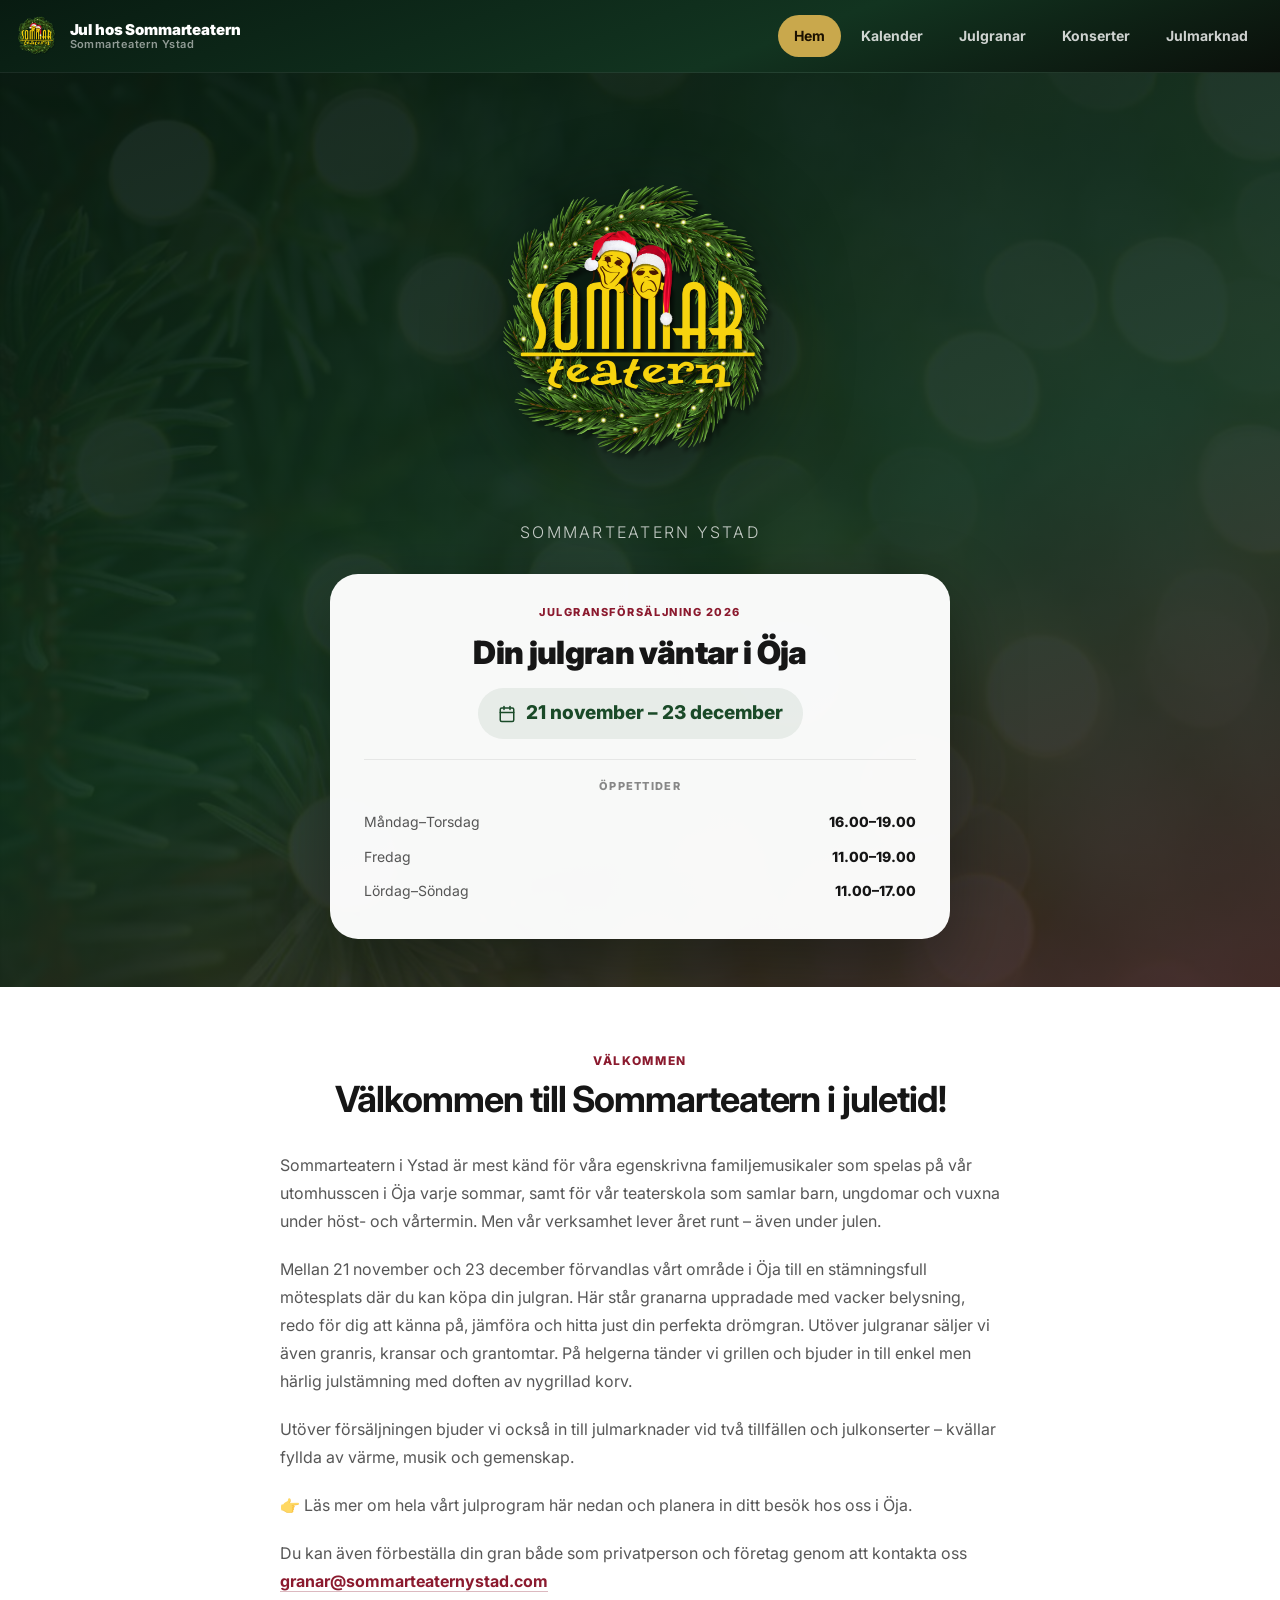
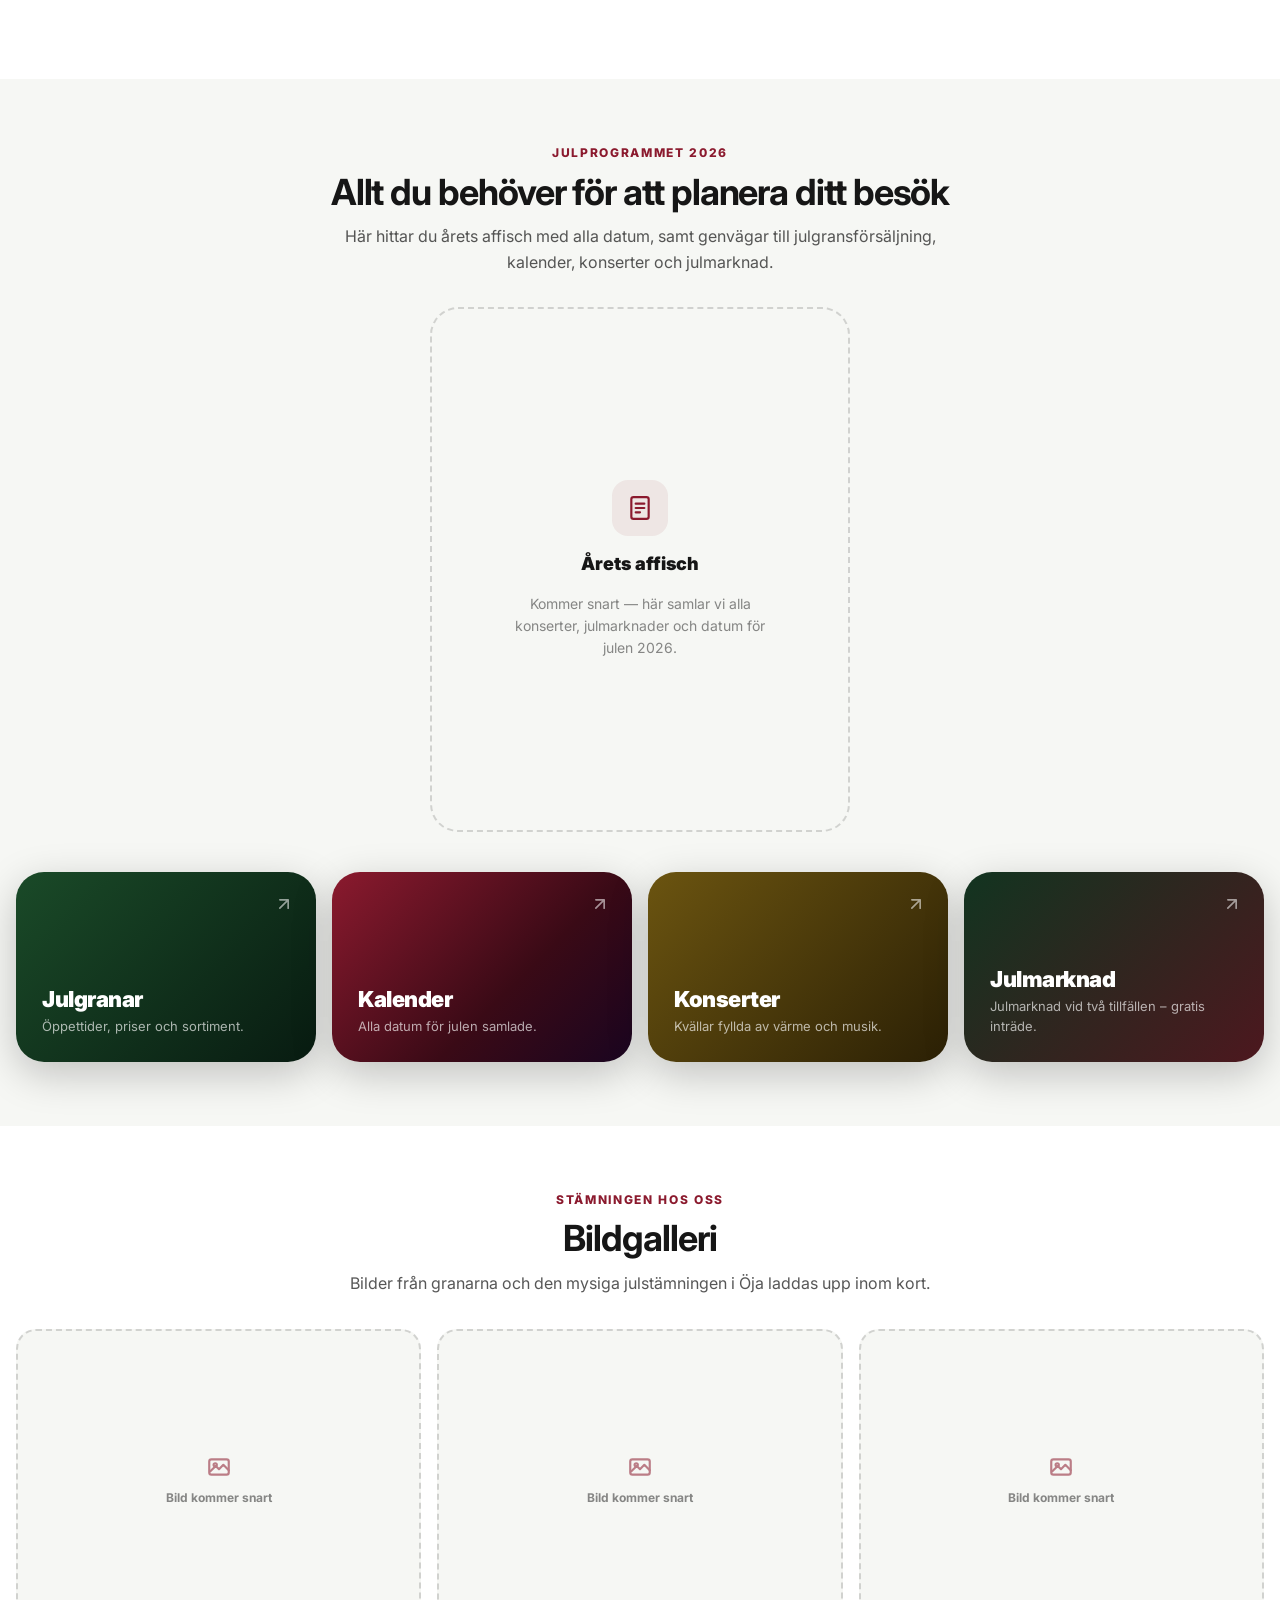
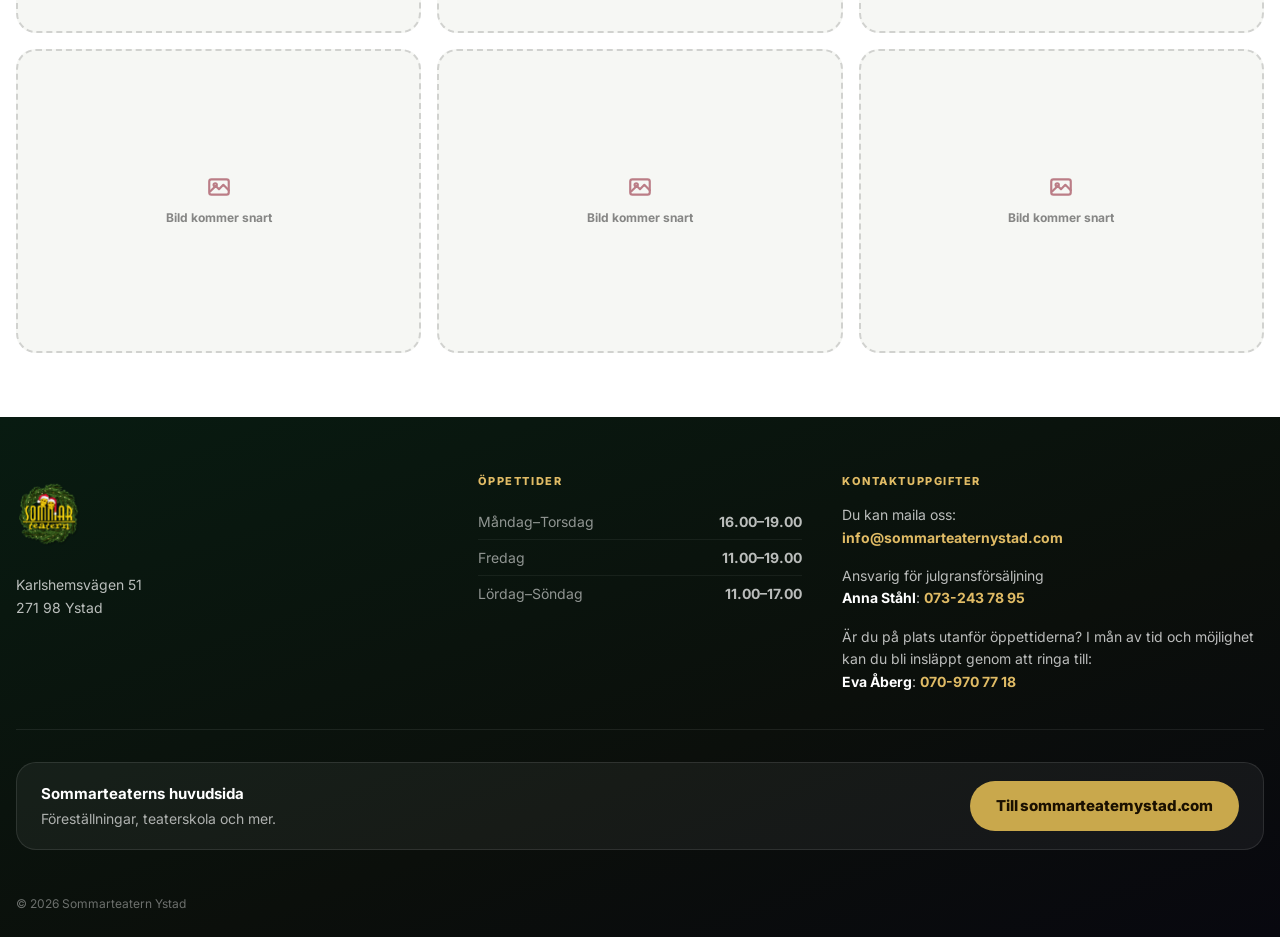
==== commit ac5e0cb5: "julmarknad" ====
--- a/index.html
+++ b/index.html
@@ -140,7 +140,7 @@
         <a href="julmarknad.html" class="link-tile link-tile--marknad">
           <div class="link-tile-inner">
             <h3 class="link-tile-title">Julmarknad</h3>
-            <p class="link-tile-desc">Julmarknad vid två tillfällen.</p>
+            <p class="link-tile-desc">Julmarknad vid två tillfällen – gratis inträde.</p>
             <svg class="link-tile-arrow" width="20" height="20" viewBox="0 0 24 24" fill="none" stroke="currentColor" stroke-width="2" stroke-linecap="round" stroke-linejoin="round"><path d="M7 17L17 7M17 7H7M17 7V17"/></svg>
           </div>
         </a>
--- a/css/style.css
+++ b/css/style.css
@@ -347,6 +347,20 @@
   color: rgba(255,255,255,0.82);
 }
 
+.free-badge {
+  display: inline-flex;
+  align-items: center;
+  gap: 8px;
+  margin-top: 18px;
+  background: var(--gold);
+  color: #1a1000;
+  font-size: 14px;
+  font-weight: 800;
+  padding: 10px 20px;
+  border-radius: 999px;
+  box-shadow: 0 8px 24px rgba(201,168,76,0.35);
+}
+
 /* ══════════════════════════════════════════════
    AFFISCH-PLACEHOLDER
 ══════════════════════════════════════════════ */
@@ -847,6 +861,8 @@
   margin-bottom: 16px;
 }
 
+.cal-panel-heading[hidden] { display: none; }
+
 .cal-panel-hours {
   display: flex;
   align-items: center;
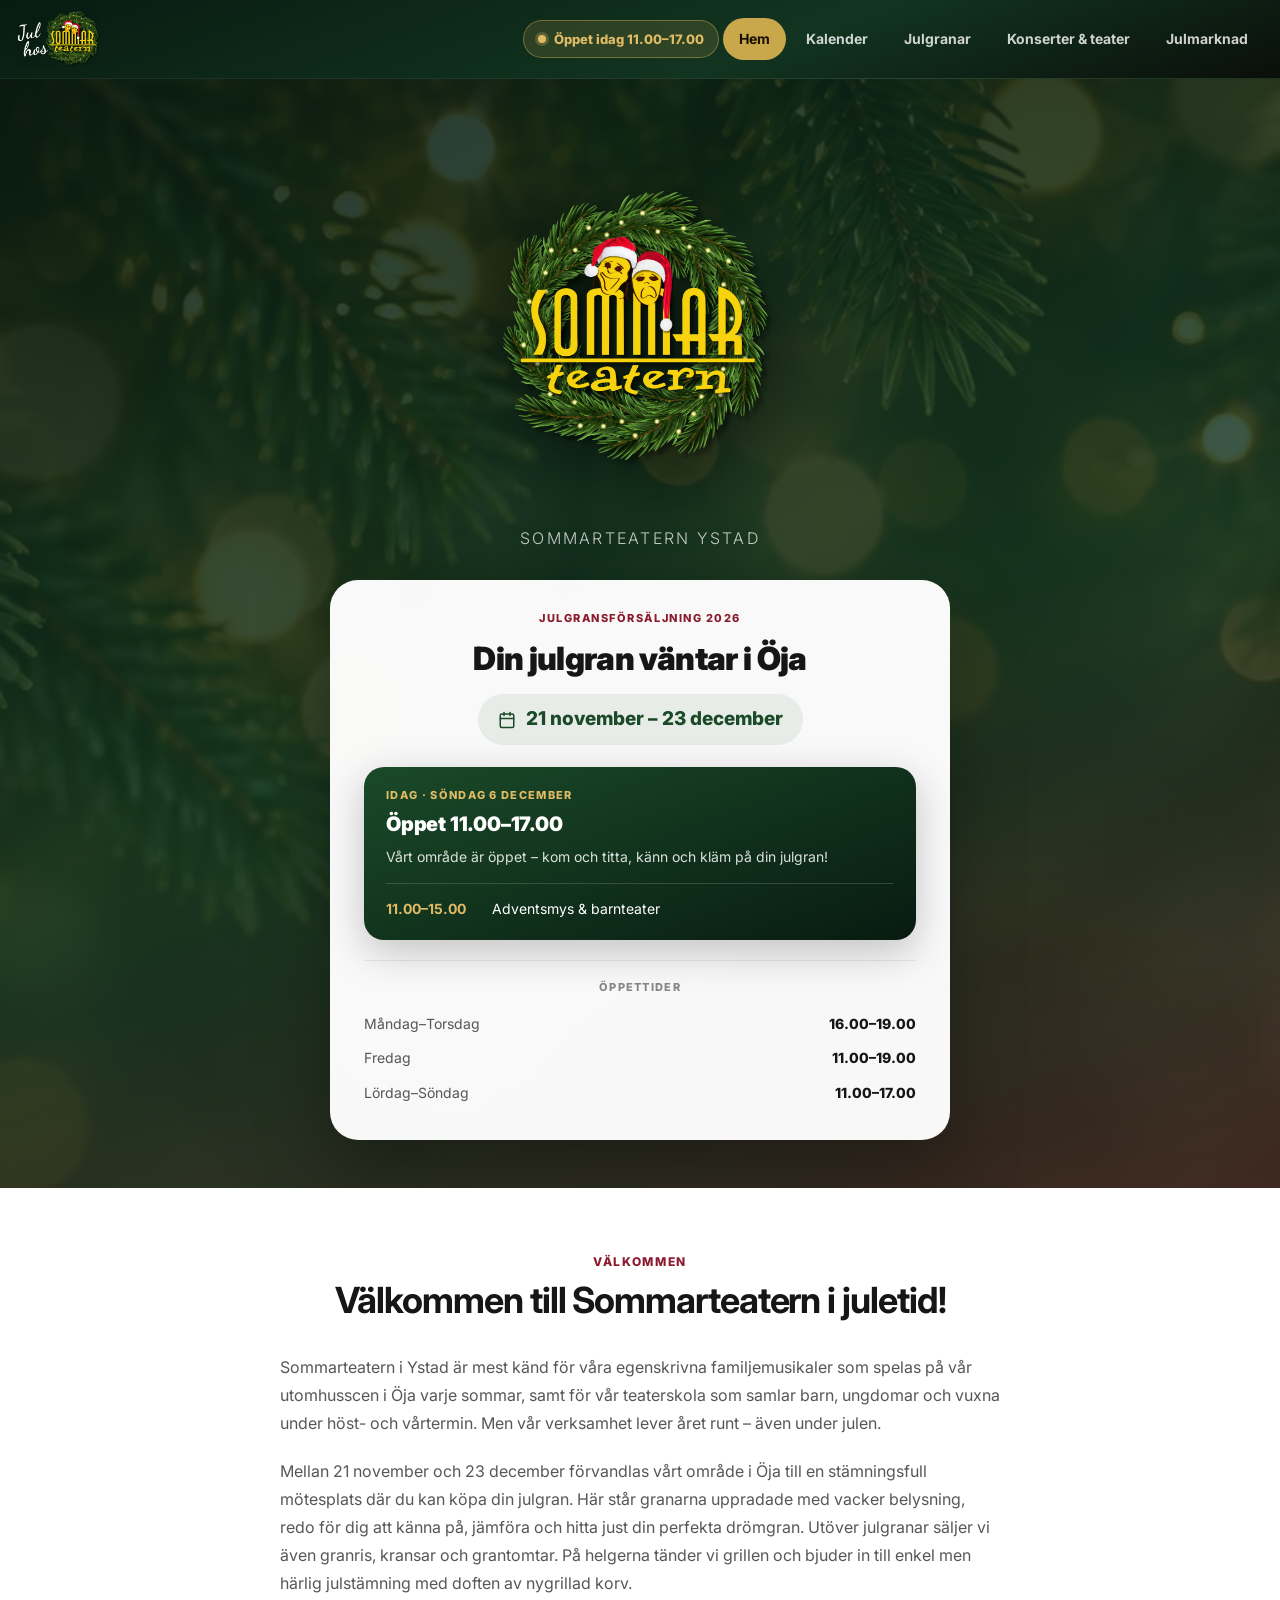
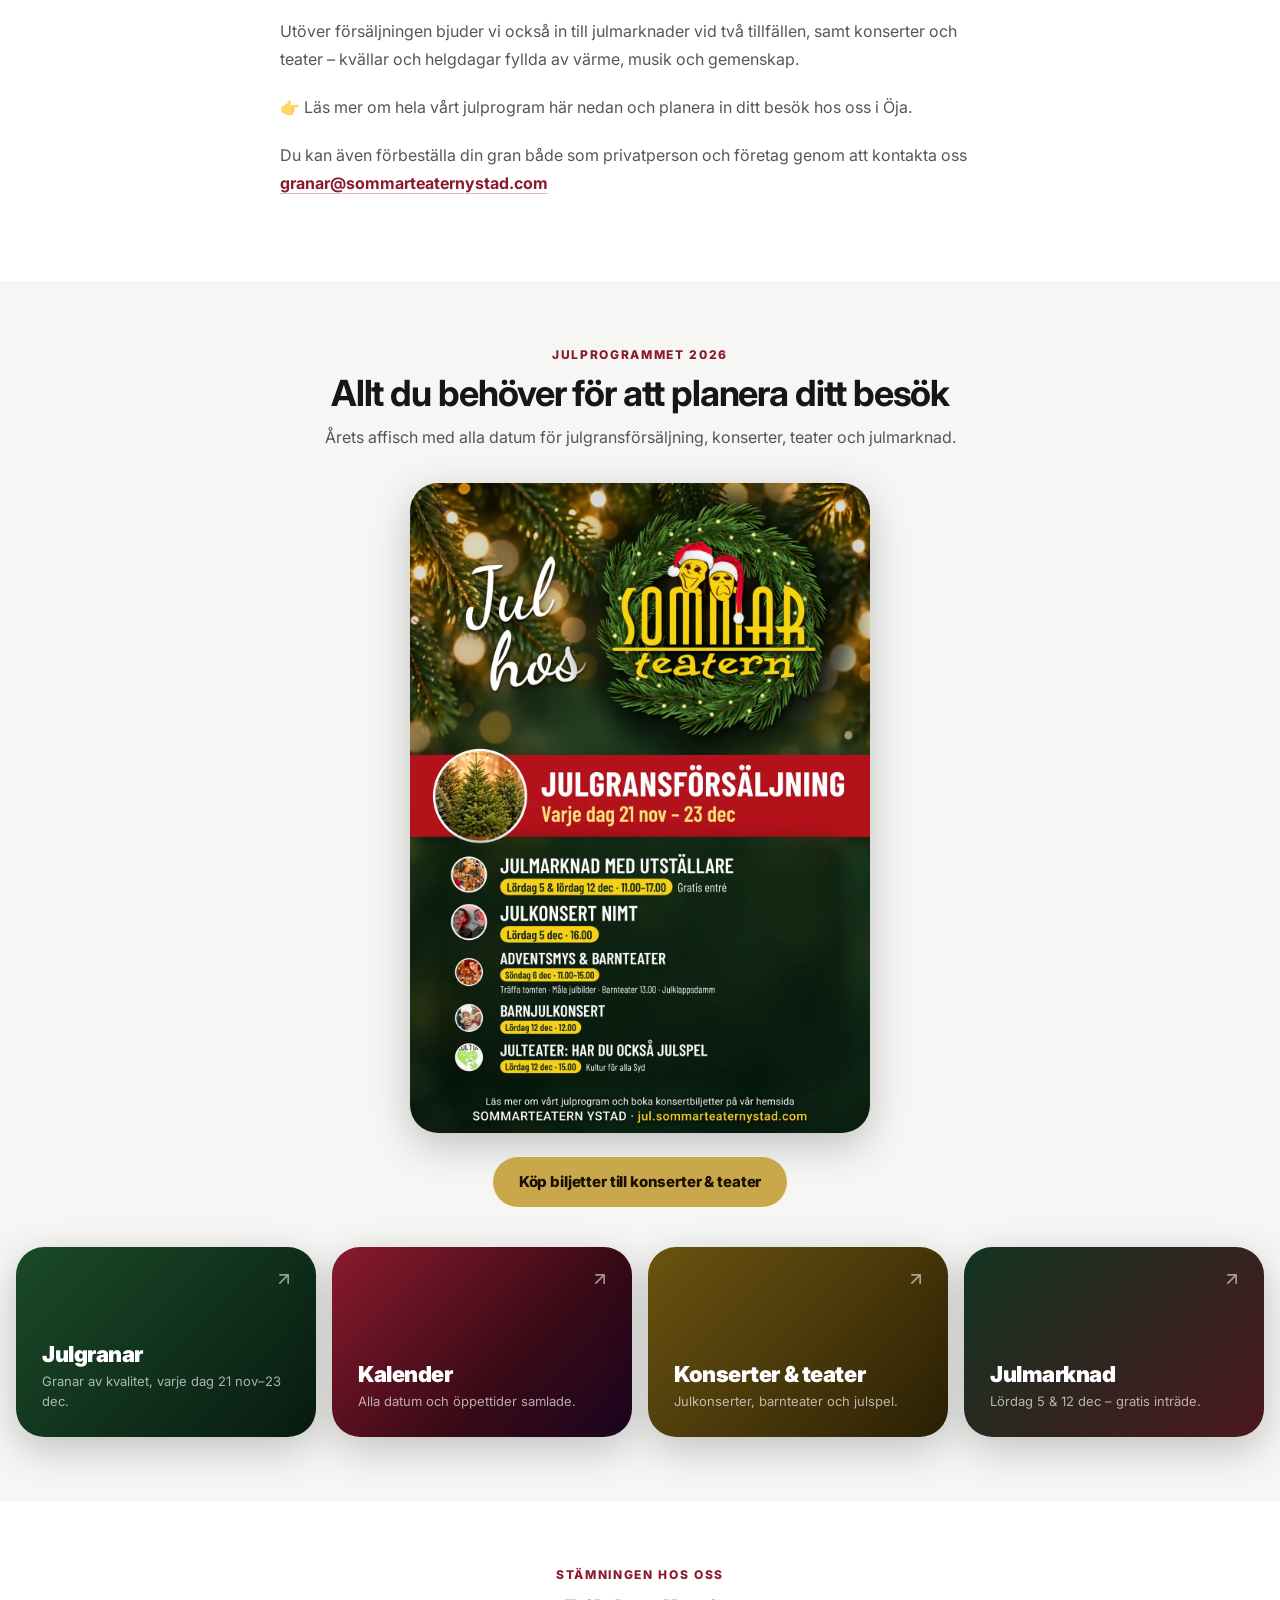
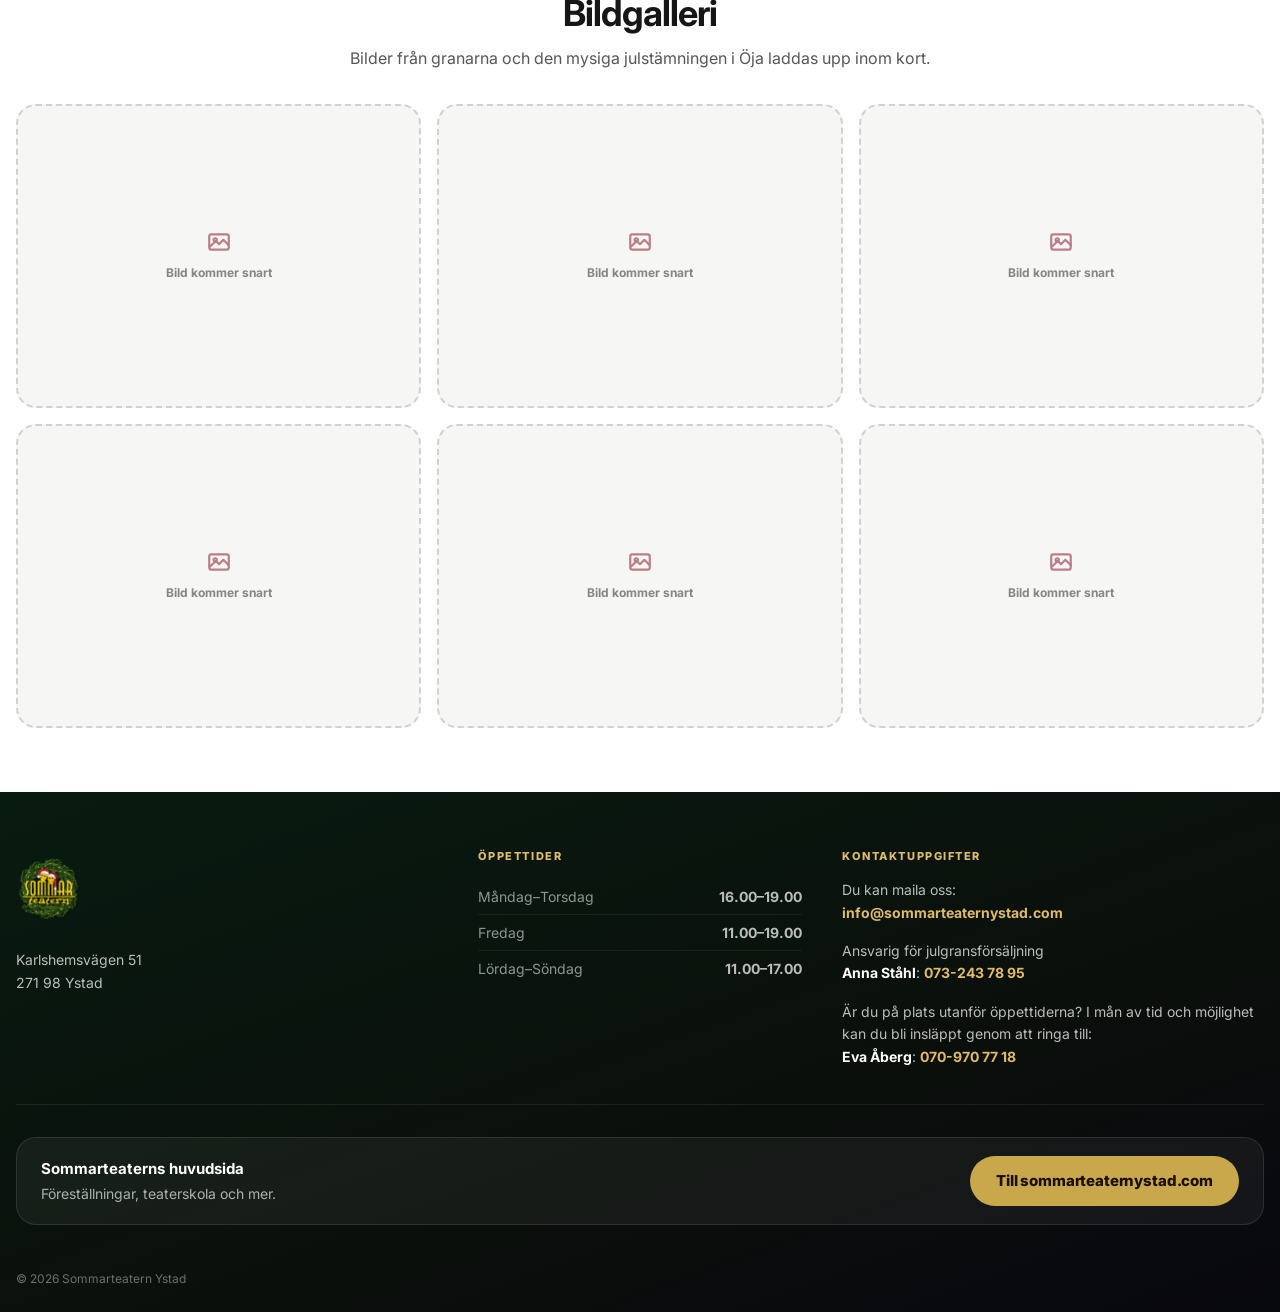
==== commit e24aaf15: "Update 2026" ====
--- a/index.html
+++ b/index.html
@@ -4,7 +4,7 @@
   <meta charset="UTF-8">
   <meta name="viewport" content="width=device-width, initial-scale=1.0">
   <title>Jul hos Sommarteatern — Julgransförsäljning, konserter &amp; julmarknad i Öja</title>
-  <meta name="description" content="Jul hos Sommarteatern i Ystad — julgransförsäljning 21 november till 23 december, julkonserter och julmarknad i Öja.">
+  <meta name="description" content="Jul hos Sommarteatern i Ystad — julgransförsäljning 21 november till 23 december, julkonserter, teater och julmarknad i Öja.">
   <link rel="preconnect" href="https://fonts.googleapis.com">
   <link rel="preconnect" href="https://fonts.gstatic.com" crossorigin>
   <link href="https://fonts.googleapis.com/css2?family=Inter:ital,opsz,wght@0,14..32,300..900;1,14..32,300..900&display=swap" rel="stylesheet">
@@ -20,11 +20,7 @@
   <header class="site-header">
     <div class="container header-inner">
       <a class="header-brand" href="index.html">
-        <img src="images/jul-logga.png" alt="Jul hos Sommarteatern" class="header-logo">
-        <span class="header-brand-text">
-          <span class="header-brand-title">Jul hos Sommarteatern</span>
-          <span class="header-brand-sub">Sommarteatern Ystad</span>
-        </span>
+        <img src="images/logga-header.png" alt="Jul hos Sommarteatern" class="header-logo">
       </a>
 
       <button class="nav-toggle" aria-label="Öppna meny" aria-expanded="false">
@@ -32,10 +28,11 @@
       </button>
 
       <nav class="main-nav" aria-label="Huvudmeny">
+        <span class="header-status" id="header-status" hidden></span>
         <a href="index.html" class="is-active">Hem</a>
         <a href="kalender.html">Kalender</a>
         <a href="julgranar.html">Julgranar</a>
-        <a href="konserter.html">Konserter</a>
+        <a href="konserter.html">Konserter &amp; teater</a>
         <a href="julmarknad.html">Julmarknad</a>
       </nav>
     </div>
@@ -57,6 +54,13 @@
           21 november – 23 december
         </span>
 
+        <div class="today-box" id="today-box" style="margin-top:22px">
+          <p class="today-label" id="today-label">Idag</p>
+          <p class="today-hours" id="today-hours"></p>
+          <p class="today-text" id="today-text"></p>
+          <ul class="today-events" id="today-events"></ul>
+        </div>
+
         <div class="hero-banner-hours">
           <p class="hero-banner-hours-label">Öppettider</p>
           <div class="hero-banner-hours-row"><span>Måndag–Torsdag</span><span>16.00–19.00</span></div>
@@ -82,7 +86,7 @@
 
         <p>Mellan 21 november och 23 december förvandlas vårt område i Öja till en stämningsfull mötesplats där du kan köpa din julgran. Här står granarna uppradade med vacker belysning, redo för dig att känna på, jämföra och hitta just din perfekta drömgran. Utöver julgranar säljer vi även granris, kransar och grantomtar. På helgerna tänder vi grillen och bjuder in till enkel men härlig julstämning med doften av nygrillad korv.</p>
 
-        <p>Utöver försäljningen bjuder vi också in till julmarknader vid två tillfällen och julkonserter – kvällar fyllda av värme, musik och gemenskap.</p>
+        <p>Utöver försäljningen bjuder vi också in till julmarknader vid två tillfällen, samt konserter och teater – kvällar och helgdagar fyllda av värme, musik och gemenskap.</p>
 
         <p>👉 Läs mer om hela vårt julprogram här nedan och planera in ditt besök hos oss i Öja.</p>
 
@@ -99,15 +103,14 @@
       <div class="section-head center">
         <p class="section-kicker">Julprogrammet 2026</p>
         <h2>Allt du behöver för att planera ditt besök</h2>
-        <p class="page-lead">Här hittar du årets affisch med alla datum, samt genvägar till julgransförsäljning, kalender, konserter och julmarknad.</p>
-      </div>
-
-      <div class="poster-card">
-        <div class="poster-card-icon">
-          <svg width="26" height="26" viewBox="0 0 24 24" fill="none" stroke="currentColor" stroke-width="2" stroke-linecap="round" stroke-linejoin="round"><rect x="4" y="2" width="16" height="20" rx="2"/><line x1="8" y1="8" x2="16" y2="8"/><line x1="8" y1="12" x2="16" y2="12"/><line x1="8" y1="16" x2="12" y2="16"/></svg>
-        </div>
-        <p class="poster-card-title">Årets affisch</p>
-        <p class="poster-card-desc">Kommer snart — här samlar vi alla konserter, julmarknader och datum för julen 2026.</p>
+        <p class="page-lead">Årets affisch med alla datum för julgransförsäljning, konserter, teater och julmarknad.</p>
+      </div>
+
+      <div class="affisch-wrap">
+        <img src="images/affisch-2026.webp" alt="Affisch Jul hos Sommarteatern 2026 med datum för julgransförsäljning, julmarknad, konserter och teater" class="affisch-img" width="1200" height="1696">
+        <div class="btn-row">
+          <a href="https://tickets.nortic.se/ticket/organizer/1010" target="_blank" rel="noopener" class="btn btn-gold">Köp biljetter till konserter &amp; teater</a>
+        </div>
       </div>
 
       <div style="height:40px"></div>
@@ -116,7 +119,7 @@
         <a href="julgranar.html" class="link-tile link-tile--granar">
           <div class="link-tile-inner">
             <h3 class="link-tile-title">Julgranar</h3>
-            <p class="link-tile-desc">Öppettider, priser och sortiment.</p>
+            <p class="link-tile-desc">Granar av kvalitet, varje dag 21 nov–23 dec.</p>
             <svg class="link-tile-arrow" width="20" height="20" viewBox="0 0 24 24" fill="none" stroke="currentColor" stroke-width="2" stroke-linecap="round" stroke-linejoin="round"><path d="M7 17L17 7M17 7H7M17 7V17"/></svg>
           </div>
         </a>
@@ -124,15 +127,15 @@
         <a href="kalender.html" class="link-tile link-tile--kalender">
           <div class="link-tile-inner">
             <h3 class="link-tile-title">Kalender</h3>
-            <p class="link-tile-desc">Alla datum för julen samlade.</p>
+            <p class="link-tile-desc">Alla datum och öppettider samlade.</p>
             <svg class="link-tile-arrow" width="20" height="20" viewBox="0 0 24 24" fill="none" stroke="currentColor" stroke-width="2" stroke-linecap="round" stroke-linejoin="round"><path d="M7 17L17 7M17 7H7M17 7V17"/></svg>
           </div>
         </a>
 
         <a href="konserter.html" class="link-tile link-tile--konserter">
           <div class="link-tile-inner">
-            <h3 class="link-tile-title">Konserter</h3>
-            <p class="link-tile-desc">Kvällar fyllda av värme och musik.</p>
+            <h3 class="link-tile-title">Konserter &amp; teater</h3>
+            <p class="link-tile-desc">Julkonserter, barnteater och julspel.</p>
             <svg class="link-tile-arrow" width="20" height="20" viewBox="0 0 24 24" fill="none" stroke="currentColor" stroke-width="2" stroke-linecap="round" stroke-linejoin="round"><path d="M7 17L17 7M17 7H7M17 7V17"/></svg>
           </div>
         </a>
@@ -140,7 +143,7 @@
         <a href="julmarknad.html" class="link-tile link-tile--marknad">
           <div class="link-tile-inner">
             <h3 class="link-tile-title">Julmarknad</h3>
-            <p class="link-tile-desc">Julmarknad vid två tillfällen – gratis inträde.</p>
+            <p class="link-tile-desc">Lördag 5 &amp; 12 dec – gratis inträde.</p>
             <svg class="link-tile-arrow" width="20" height="20" viewBox="0 0 24 24" fill="none" stroke="currentColor" stroke-width="2" stroke-linecap="round" stroke-linejoin="round"><path d="M7 17L17 7M17 7H7M17 7V17"/></svg>
           </div>
         </a>
@@ -236,6 +239,7 @@
     </div>
   </footer>
 
+  <script src="js/schedule.js"></script>
   <script src="js/site.js"></script>
 </body>
 </html>
--- a/css/style.css
+++ b/css/style.css
@@ -21,6 +21,9 @@
   --green-deep: #081b11;
   --purple-dark: #0e0421;
 
+  --hero-overlay: linear-gradient(160deg, rgba(8,27,17,0.88) 0%, rgba(18,52,32,0.82) 55%, rgba(94,15,30,0.80) 130%);
+  --hero-img: url('../images/bakgrund-staende.webp');
+
   --max: 1280px;
   --radius-lg: 28px;
   --radius-md: 20px;
@@ -78,7 +81,7 @@
   min-width: 0;
 }
 
-.header-logo { height: 52px; width: auto; flex-shrink: 0; }
+.header-logo { height: 58px; width: auto; flex-shrink: 0; }
 
 .header-brand-text {
   display: flex;
@@ -152,8 +155,7 @@
   }
   .main-nav.is-open { display: flex; }
   .main-nav a { padding: 12px 14px; border-radius: 10px; }
-  .header-logo { height: 40px; }
-  .header-brand-sub { display: none; }
+  .header-logo { height: 46px; }
   .nav-toggle { display: inline-flex; }
 }
 
@@ -164,9 +166,7 @@
 .hero-section {
   position: relative;
   padding: 64px 0 48px;
-  background:
-    linear-gradient(160deg, rgba(8,27,17,0.88) 0%, rgba(18,52,32,0.82) 55%, rgba(94,15,30,0.80) 130%),
-    url('../images/jul-bakgrund.jpg') center 30% / cover no-repeat;
+  background: var(--hero-overlay), var(--hero-img) center 30% / cover no-repeat;
   text-align: center;
   overflow: hidden;
 }
@@ -329,9 +329,7 @@
 .page-hero {
   position: relative;
   padding: 60px 0 40px;
-  background:
-    linear-gradient(160deg, rgba(8,27,17,0.90) 0%, rgba(18,52,32,0.85) 55%, rgba(94,15,30,0.82) 130%),
-    url('../images/jul-bakgrund.jpg') center 30% / cover no-repeat;
+  background: var(--hero-overlay), var(--hero-img) center 30% / cover no-repeat;
   text-align: center;
   overflow: hidden;
 }
@@ -801,6 +799,8 @@
   color: #fff;
   border-radius: var(--radius-lg);
   padding: 34px 30px 28px;
+  max-height: calc(100vh - 40px);
+  overflow-y: auto;
   box-shadow: 0 30px 80px rgba(0,0,0,0.45);
   animation: cal-modal-in 0.18s ease-out;
 }
@@ -904,6 +904,322 @@
 }
 
 /* ══════════════════════════════════════════════
+   2026 — bakgrund, status, affisch, program
+══════════════════════════════════════════════ */
+
+@media (min-width: 900px) {
+  :root { --hero-img: url('../images/bakgrund-liggande.webp'); }
+}
+
+/* Status i headern (öppet idag) */
+.header-status {
+  display: inline-flex;
+  align-items: center;
+  gap: 8px;
+  padding: 8px 14px;
+  border-radius: 999px;
+  background: rgba(201,168,76,0.16);
+  border: 1px solid rgba(201,168,76,0.45);
+  color: var(--gold-light);
+  font-size: 13px;
+  font-weight: 800;
+  white-space: nowrap;
+}
+
+.header-status::before {
+  content: '';
+  width: 8px;
+  height: 8px;
+  border-radius: 50%;
+  background: var(--gold-light);
+  box-shadow: 0 0 0 3px rgba(224,187,101,0.25);
+}
+
+.header-status[hidden] { display: none; }
+
+/* Idag-bricka (startsida) */
+.today-box {
+  text-align: left;
+  background: linear-gradient(160deg, var(--green) 0%, var(--green-deep) 100%);
+  color: #fff;
+  border-radius: var(--radius-md);
+  padding: 20px 22px;
+  margin-bottom: 20px;
+  box-shadow: var(--shadow-dark);
+}
+
+.today-label {
+  margin: 0 0 4px;
+  font-size: 11px;
+  font-weight: 800;
+  text-transform: uppercase;
+  letter-spacing: 0.12em;
+  color: var(--gold-light);
+}
+
+.today-hours {
+  margin: 0 0 6px;
+  font-size: 20px;
+  font-weight: 900;
+  letter-spacing: -0.01em;
+}
+
+.today-text {
+  margin: 0;
+  font-size: 14px;
+  line-height: 1.6;
+  color: rgba(255,255,255,0.85);
+}
+
+.today-events {
+  list-style: none;
+  margin: 14px 0 0;
+  padding: 14px 0 0;
+  border-top: 1px solid rgba(255,255,255,0.16);
+  display: flex;
+  flex-direction: column;
+  gap: 8px;
+}
+
+.today-events:empty { display: none; }
+
+.today-events li {
+  display: flex;
+  gap: 10px;
+  font-size: 14px;
+}
+
+.today-events li strong { min-width: 96px; color: var(--gold-light); }
+
+/* Affisch */
+.affisch-wrap {
+  max-width: 460px;
+  margin: 0 auto;
+  text-align: center;
+}
+
+.affisch-img {
+  width: 100%;
+  height: auto;
+  border-radius: var(--radius-lg);
+  box-shadow: var(--shadow-dark);
+}
+
+.affisch-wrap .btn-row { margin-top: 24px; }
+
+/* Program (konserter & teater, julgranar, julmarknad) */
+.program-grid {
+  display: grid;
+  grid-template-columns: repeat(2, 1fr);
+  gap: 20px;
+}
+
+.program-card {
+  background: #fff;
+  border: 1px solid var(--line);
+  border-radius: var(--radius-lg);
+  overflow: hidden;
+  box-shadow: var(--shadow);
+  display: flex;
+  flex-direction: column;
+}
+
+.program-card-img {
+  width: 100%;
+  aspect-ratio: 1 / 1;
+  object-fit: cover;
+  display: block;
+}
+
+.program-card-body {
+  padding: 24px 26px 26px;
+  display: flex;
+  flex-direction: column;
+  gap: 10px;
+  flex: 1;
+}
+
+.program-card-date {
+  display: inline-block;
+  align-self: flex-start;
+  background: var(--gold);
+  color: #1a1000;
+  font-size: 13px;
+  font-weight: 800;
+  padding: 6px 14px;
+  border-radius: 999px;
+}
+
+.program-card-title {
+  margin: 0;
+  font-size: 22px;
+  font-weight: 900;
+  letter-spacing: -0.02em;
+  line-height: 1.15;
+  color: var(--text);
+}
+
+.program-card-desc {
+  margin: 0;
+  font-size: 14.5px;
+  line-height: 1.6;
+  color: var(--muted);
+}
+
+.program-card-foot {
+  margin-top: auto;
+  padding-top: 8px;
+  display: flex;
+  align-items: center;
+  gap: 12px;
+  flex-wrap: wrap;
+}
+
+.program-tag {
+  font-size: 12px;
+  font-weight: 800;
+  color: var(--green);
+  background: rgba(26,74,40,0.10);
+  padding: 6px 12px;
+  border-radius: 999px;
+}
+
+.program-card .btn { min-height: 44px; padding: 0 20px; font-size: 14px; }
+
+.program-intro {
+  max-width: 680px;
+  margin: 0 auto 36px;
+  text-align: center;
+  color: var(--muted);
+  font-size: 16px;
+  line-height: 1.7;
+}
+
+/* Julgranar: en bild + text */
+.feature-split {
+  display: grid;
+  grid-template-columns: 1fr 1fr;
+  gap: 40px;
+  align-items: center;
+}
+
+.feature-split img {
+  width: 100%;
+  border-radius: var(--radius-lg);
+  box-shadow: var(--shadow-dark);
+  aspect-ratio: 1 / 1;
+  object-fit: cover;
+}
+
+.feature-split h2 { margin-bottom: 14px; }
+
+.feature-split p {
+  color: var(--muted);
+  font-size: 16px;
+  line-height: 1.7;
+  margin: 0 0 16px;
+}
+
+.info-pill-row {
+  display: flex;
+  flex-wrap: wrap;
+  gap: 10px;
+  margin: 22px 0 0;
+}
+
+.info-pill {
+  font-size: 13px;
+  font-weight: 800;
+  color: var(--green);
+  background: rgba(26,74,40,0.08);
+  padding: 8px 16px;
+  border-radius: 999px;
+}
+
+/* Kalender: händelsepunkt och händelser i popup */
+.cal-day-event-dot {
+  position: absolute;
+  top: 5px;
+  right: 5px;
+  width: 6px;
+  height: 6px;
+  border-radius: 50%;
+  background: #4fae6b;
+  box-shadow: 0 0 0 2px rgba(255,255,255,0.8);
+}
+
+.cal-day--active.is-selected .cal-day-event-dot { box-shadow: 0 0 0 2px rgba(26,74,40,0.9); }
+
+.cal-legend-dot--event { background: #4fae6b; }
+
+.cal-panel-events {
+  margin-top: 18px;
+  padding-top: 16px;
+  border-top: 1px solid rgba(255,255,255,0.16);
+  display: flex;
+  flex-direction: column;
+  gap: 14px;
+}
+
+.cal-panel-events:empty { display: none; }
+
+.cal-panel-events-title {
+  margin: 0;
+  font-size: 11px;
+  font-weight: 800;
+  text-transform: uppercase;
+  letter-spacing: 0.12em;
+  color: rgba(255,255,255,0.65);
+}
+
+.cal-event-item {
+  background: rgba(255,255,255,0.08);
+  border-radius: 14px;
+  padding: 12px 14px;
+  display: flex;
+  flex-direction: column;
+  gap: 2px;
+}
+
+.cal-event-time { font-size: 13px; font-weight: 800; color: var(--gold-light); }
+.cal-event-title { font-size: 15px; font-weight: 800; }
+.cal-event-detail { font-size: 13px; color: rgba(255,255,255,0.75); }
+
+.cal-event-actions {
+  margin-top: 8px;
+  display: flex;
+  align-items: center;
+  gap: 10px;
+  flex-wrap: wrap;
+}
+
+.cal-event-tag {
+  font-size: 11px;
+  font-weight: 800;
+  text-transform: uppercase;
+  letter-spacing: 0.08em;
+  background: rgba(79,174,107,0.25);
+  color: #bfe9cc;
+  padding: 5px 10px;
+  border-radius: 999px;
+}
+
+.cal-event-btn { min-height: 36px; padding: 0 16px; font-size: 13px; }
+
+.cal-event-link {
+  font-size: 13px;
+  font-weight: 800;
+  color: #fff;
+  text-decoration: underline;
+  text-underline-offset: 3px;
+}
+
+@media (max-width: 900px) {
+  .program-grid { grid-template-columns: 1fr; }
+  .feature-split { grid-template-columns: 1fr; gap: 28px; }
+}
+
+/* ══════════════════════════════════════════════
    FOOTER
 ══════════════════════════════════════════════ */
 
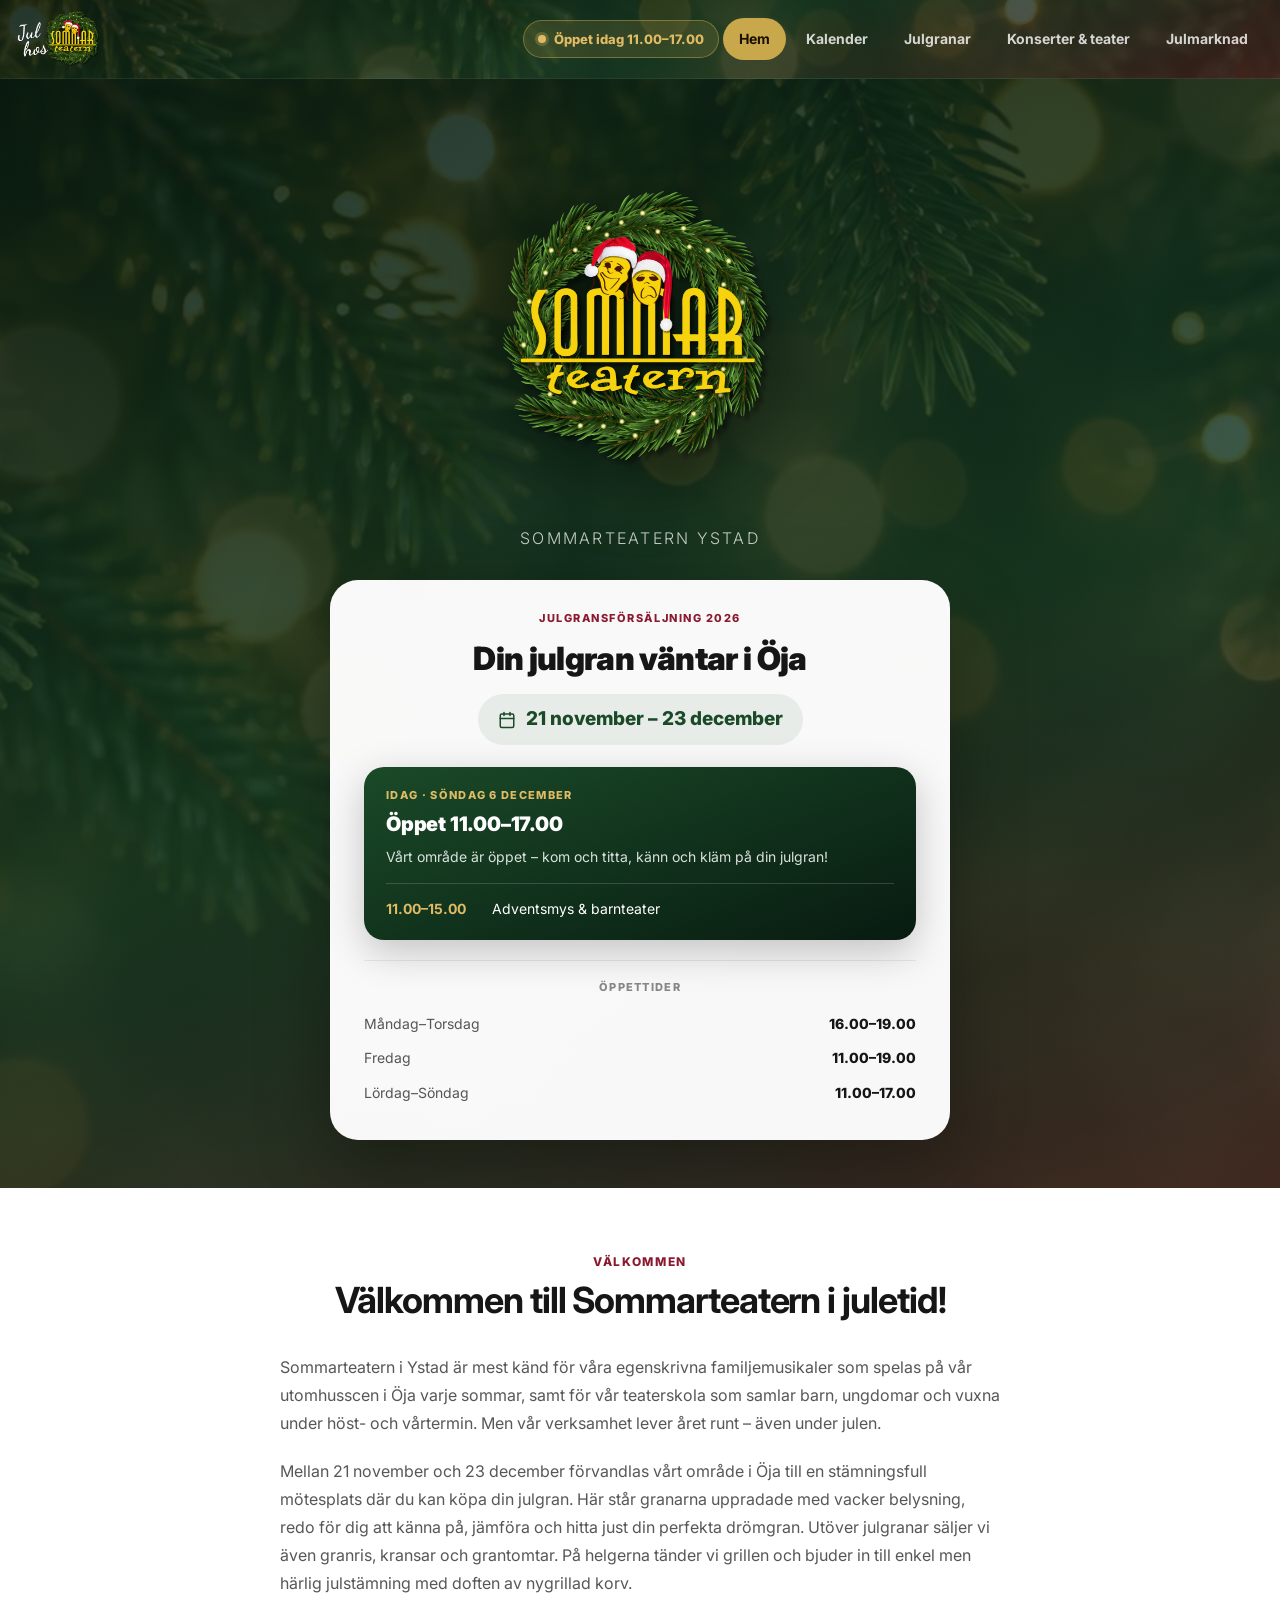
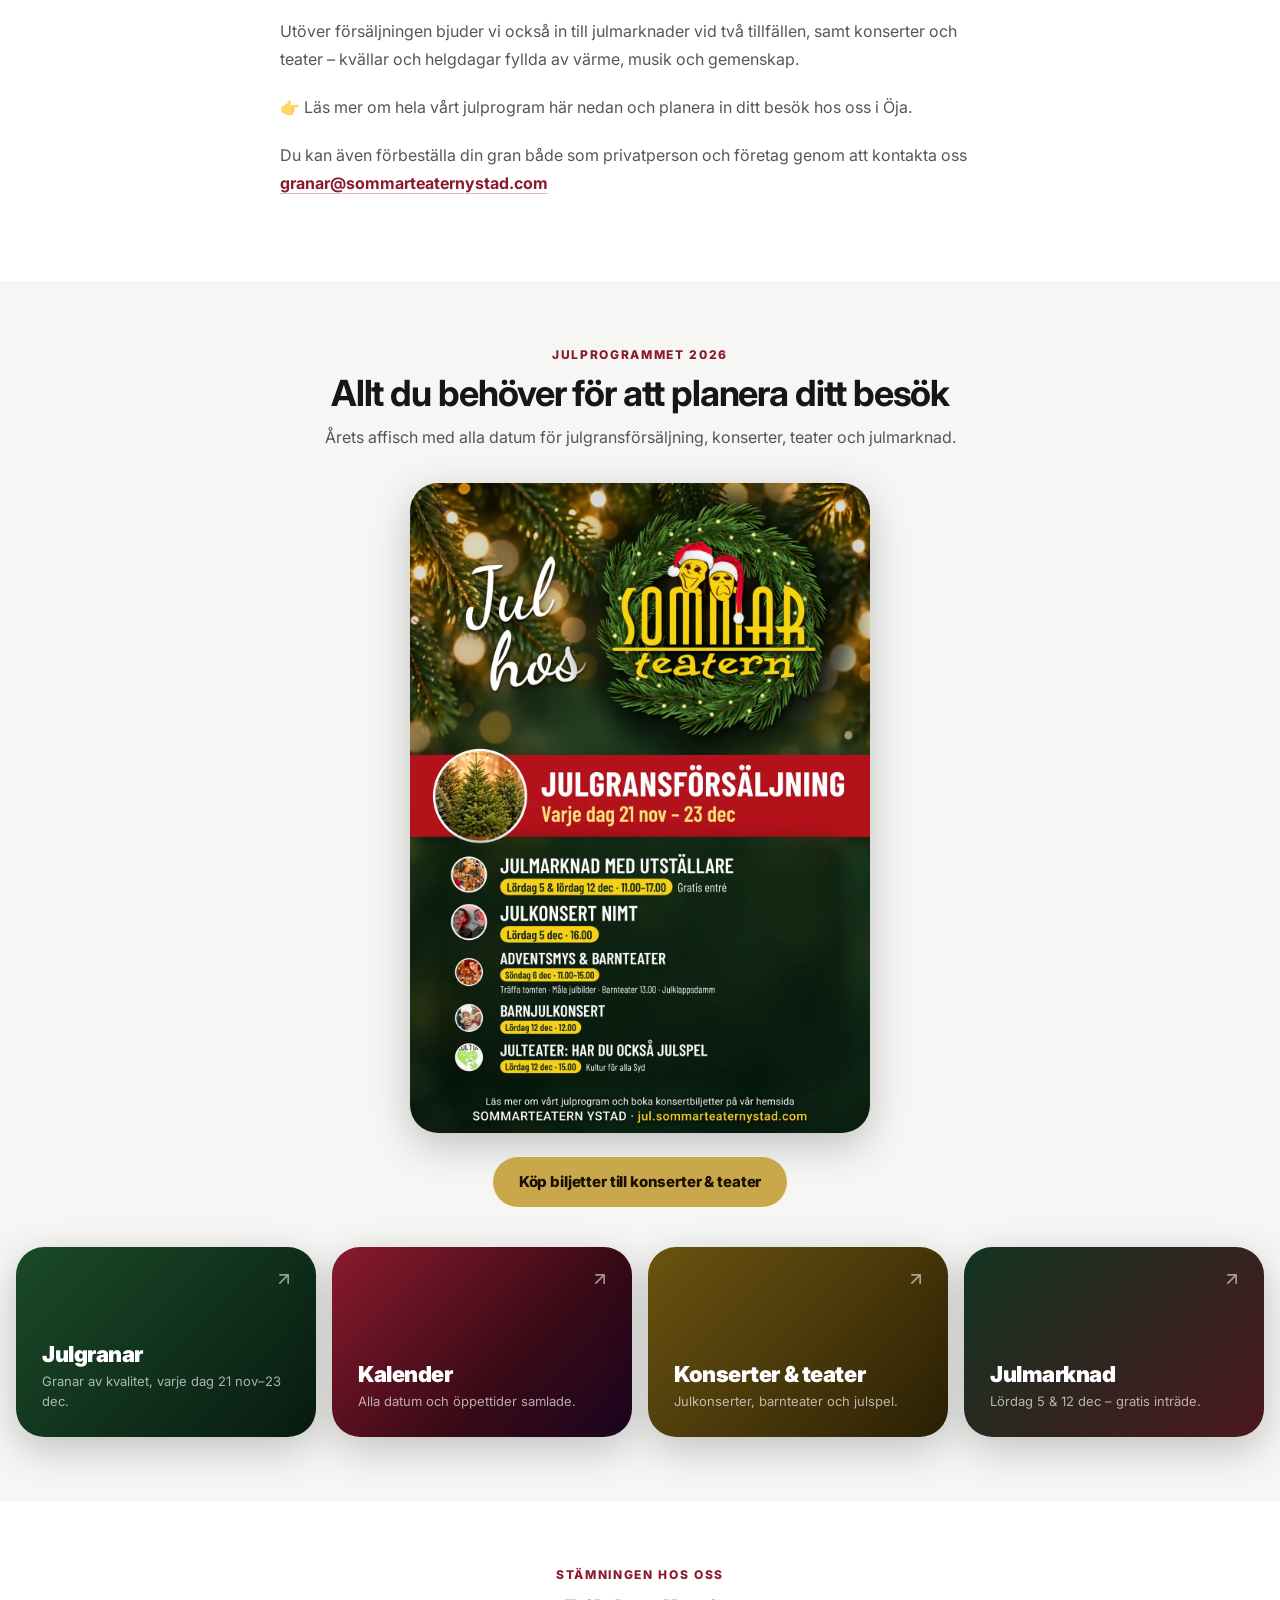
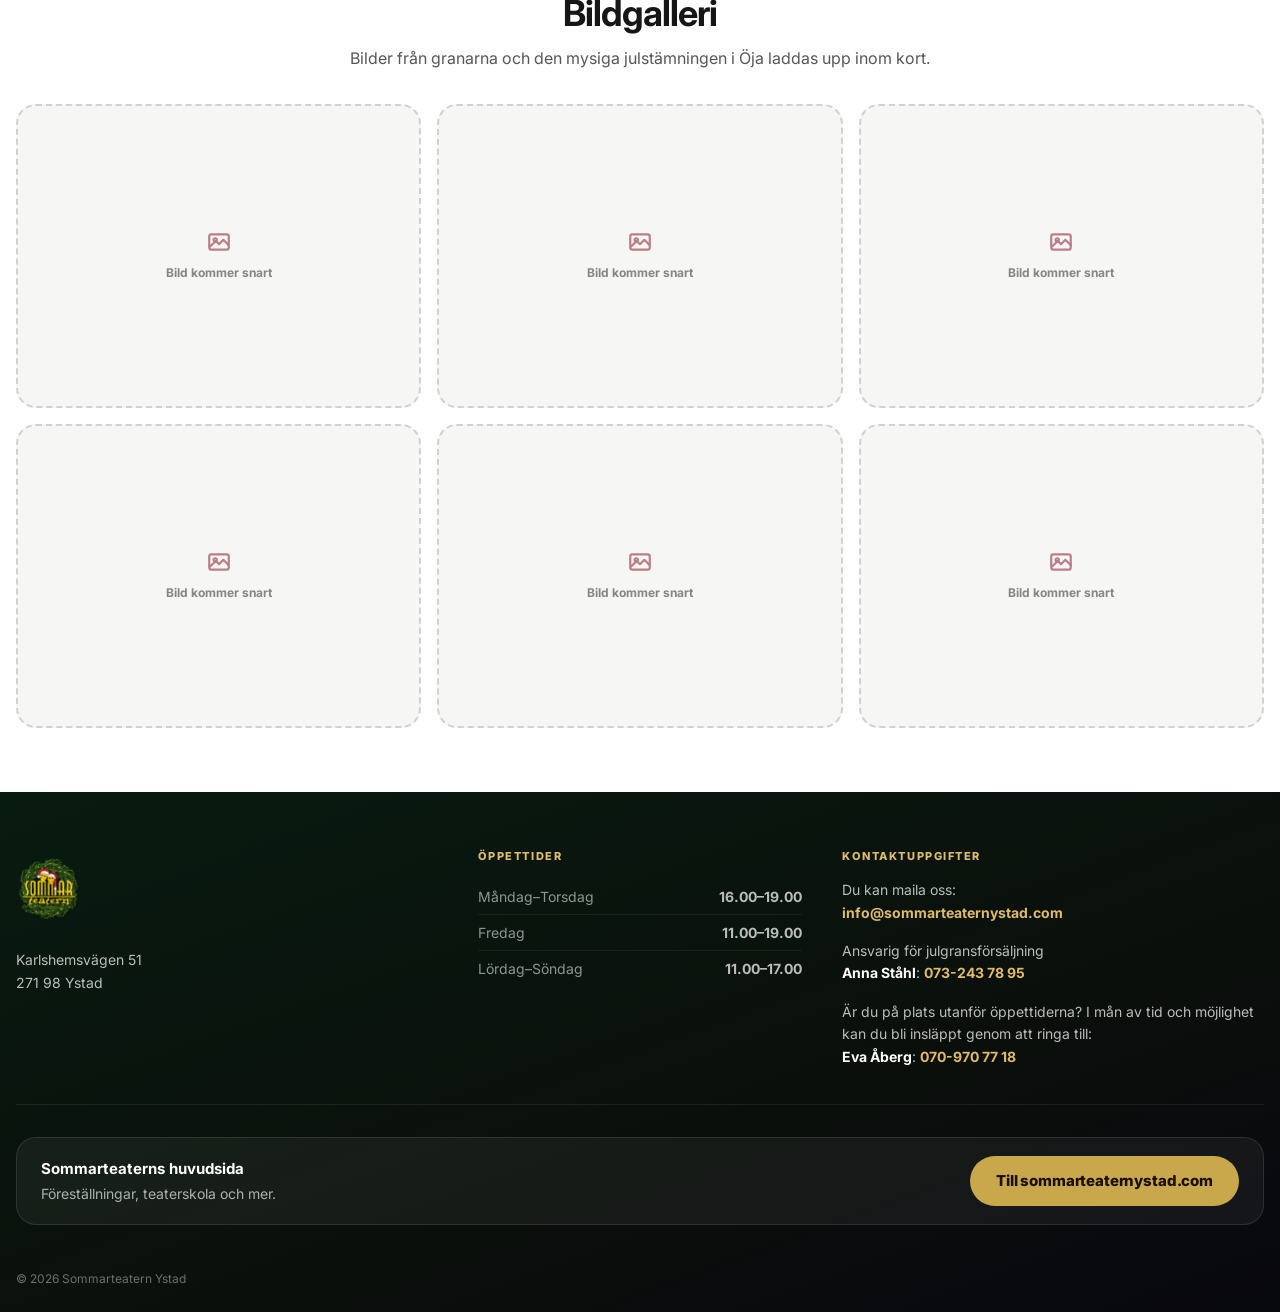
==== commit 5c7faece: "biljetter" ====
--- a/index.html
+++ b/index.html
@@ -10,7 +10,7 @@
   <link href="https://fonts.googleapis.com/css2?family=Inter:ital,opsz,wght@0,14..32,300..900;1,14..32,300..900&display=swap" rel="stylesheet">
   <link rel="icon" type="image/png" href="images/jul-logga.png">
   <link rel="apple-touch-icon" href="images/jul-logga.png">
-  <link rel="stylesheet" href="css/style.css">
+  <link rel="stylesheet" href="css/style.css?v=5">
 </head>
 <body>
 
@@ -239,7 +239,7 @@
     </div>
   </footer>
 
-  <script src="js/schedule.js"></script>
-  <script src="js/site.js"></script>
+  <script src="js/schedule.js?v=5"></script>
+  <script src="js/site.js?v=5"></script>
 </body>
 </html>
--- a/css/style.css
+++ b/css/style.css
@@ -62,7 +62,7 @@
   position: sticky;
   top: 0;
   z-index: 100;
-  background: linear-gradient(160deg, var(--green-deep) 0%, var(--green-mid) 60%, #0a0f0a 100%);
+  background: var(--hero-overlay), var(--hero-img) center 35% / cover no-repeat;
   border-bottom: 1px solid rgba(255,255,255,0.08);
 }
 
@@ -1007,52 +1007,52 @@
 
 .affisch-wrap .btn-row { margin-top: 24px; }
 
-/* Program (konserter & teater, julgranar, julmarknad) */
+/* Program — horisontella brickor: bild till vänster, text till höger */
 .program-grid {
+  display: flex;
+  flex-direction: column;
+  gap: 18px;
+  max-width: 860px;
+  margin: 0 auto;
+}
+
+.program-card {
   display: grid;
-  grid-template-columns: repeat(2, 1fr);
-  gap: 20px;
-}
-
-.program-card {
-  background: #fff;
-  border: 1px solid var(--line);
-  border-radius: var(--radius-lg);
-  overflow: hidden;
-  box-shadow: var(--shadow);
+  grid-template-columns: 200px 1fr;
+  gap: 26px;
+  align-items: center;
+  background: rgba(26,74,40,0.045);
+  border: 1px solid rgba(26,74,40,0.12);
+  border-radius: var(--radius-md);
+  padding: 16px;
+}
+
+.program-card-img {
+  width: 200px;
+  height: 200px;
+  object-fit: cover;
+  border-radius: 14px;
+  display: block;
+}
+
+.program-card-body {
   display: flex;
   flex-direction: column;
-}
-
-.program-card-img {
-  width: 100%;
-  aspect-ratio: 1 / 1;
-  object-fit: cover;
+  gap: 8px;
+  min-width: 0;
+}
+
+.program-card-date {
   display: block;
-}
-
-.program-card-body {
-  padding: 24px 26px 26px;
-  display: flex;
-  flex-direction: column;
-  gap: 10px;
-  flex: 1;
-}
-
-.program-card-date {
-  display: inline-block;
-  align-self: flex-start;
-  background: var(--gold);
-  color: #1a1000;
   font-size: 13px;
   font-weight: 800;
-  padding: 6px 14px;
-  border-radius: 999px;
+  letter-spacing: 0.02em;
+  color: var(--crimson);
 }
 
 .program-card-title {
-  margin: 0;
-  font-size: 22px;
+  margin: 2px 0 0;
+  font-size: 21px;
   font-weight: 900;
   letter-spacing: -0.02em;
   line-height: 1.15;
@@ -1067,8 +1067,7 @@
 }
 
 .program-card-foot {
-  margin-top: auto;
-  padding-top: 8px;
+  margin-top: 10px;
   display: flex;
   align-items: center;
   gap: 12px;
@@ -1084,7 +1083,7 @@
   border-radius: 999px;
 }
 
-.program-card .btn { min-height: 44px; padding: 0 20px; font-size: 14px; }
+.program-card .btn { min-height: 42px; padding: 0 20px; font-size: 14px; }
 
 .program-intro {
   max-width: 680px;
@@ -1095,17 +1094,18 @@
   line-height: 1.7;
 }
 
-/* Julgranar: en bild + text */
+/* Bild + text sida vid sida (julgranar, julmarknad) — mindre bild på desktop */
 .feature-split {
   display: grid;
-  grid-template-columns: 1fr 1fr;
-  gap: 40px;
+  grid-template-columns: 340px 1fr;
+  gap: 48px;
   align-items: center;
 }
 
 .feature-split img {
   width: 100%;
-  border-radius: var(--radius-lg);
+  max-width: 340px;
+  border-radius: var(--radius-md);
   box-shadow: var(--shadow-dark);
   aspect-ratio: 1 / 1;
   object-fit: cover;
@@ -1214,9 +1214,14 @@
   text-underline-offset: 3px;
 }
 
-@media (max-width: 900px) {
-  .program-grid { grid-template-columns: 1fr; }
+@media (max-width: 720px) {
   .feature-split { grid-template-columns: 1fr; gap: 28px; }
+  .feature-split img { max-width: 300px; margin: 0 auto; }
+  .program-card { grid-template-columns: 110px 1fr; gap: 16px; padding: 12px; }
+  .program-card-img { width: 110px; height: 110px; border-radius: 10px; }
+  .program-card-title { font-size: 17px; }
+  .program-card-desc { font-size: 13.5px; }
+  .program-card .btn { min-height: 38px; padding: 0 14px; font-size: 13px; }
 }
 
 /* ══════════════════════════════════════════════
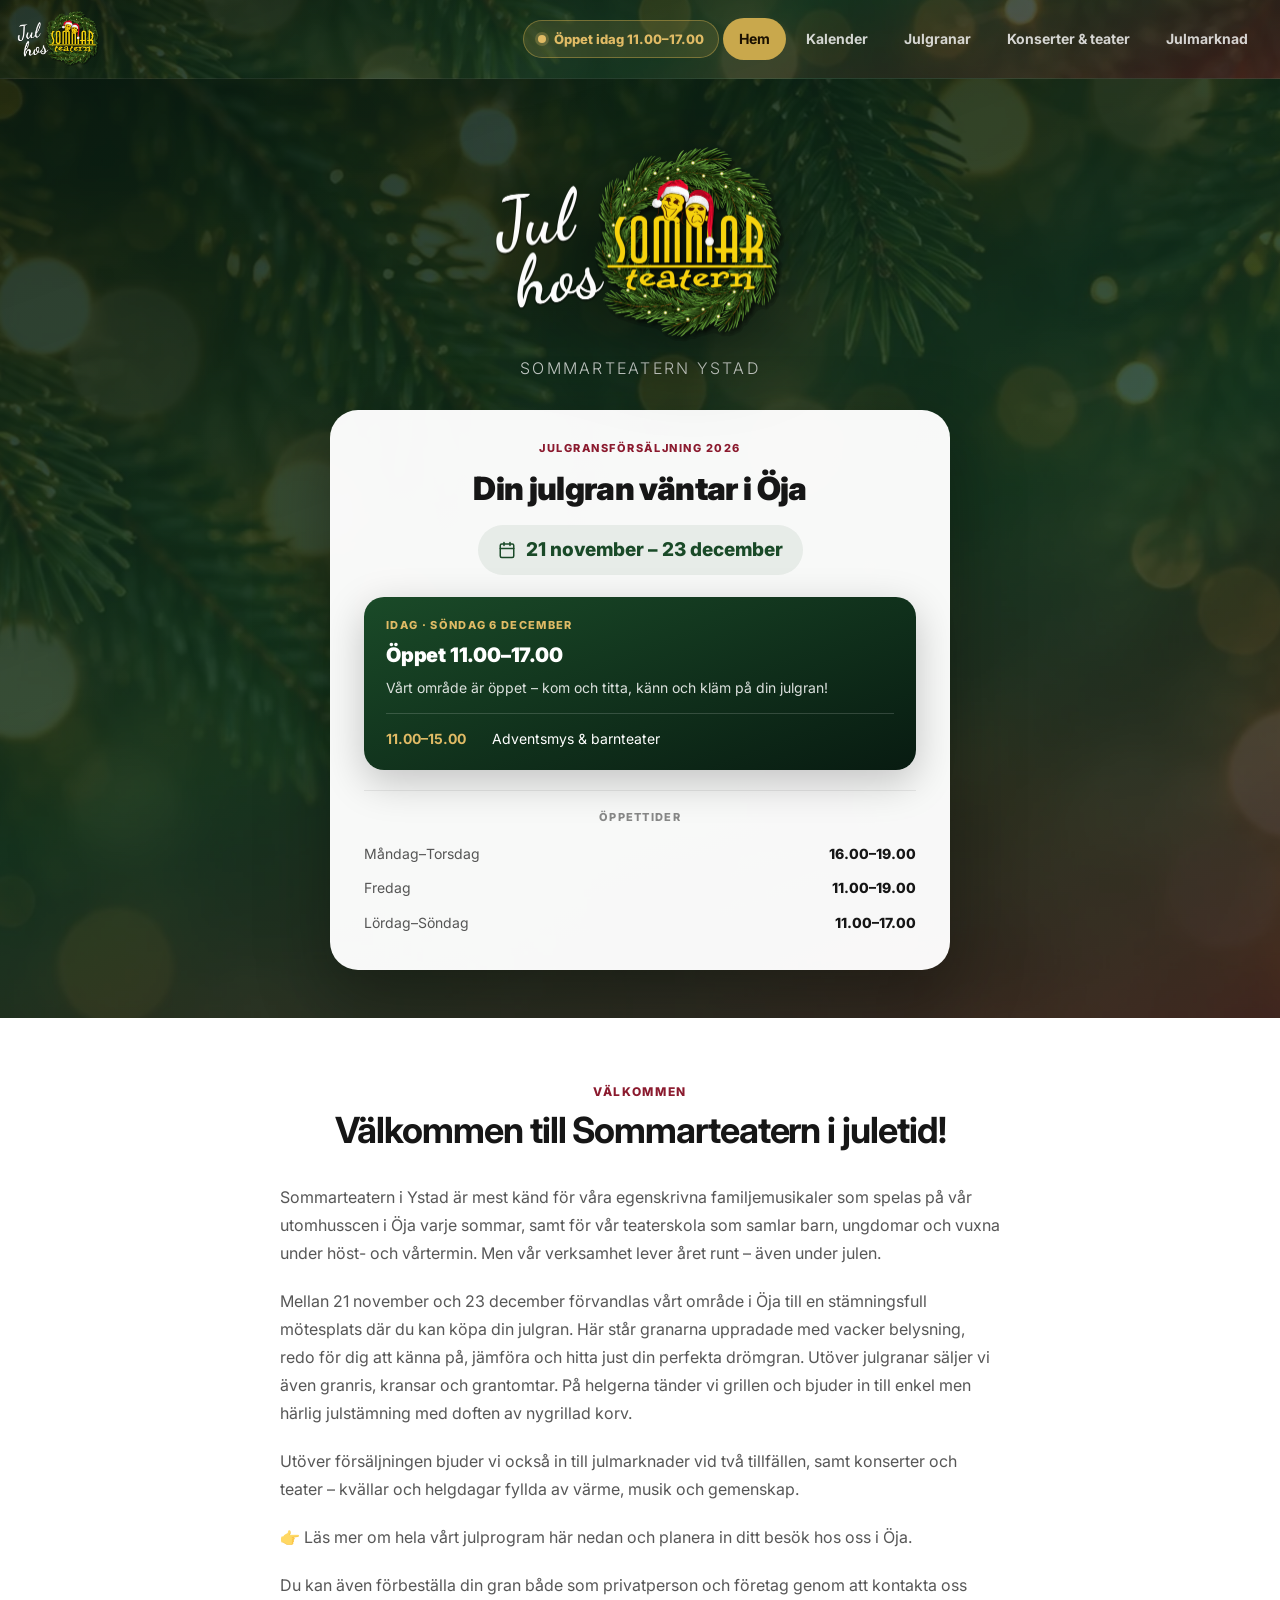
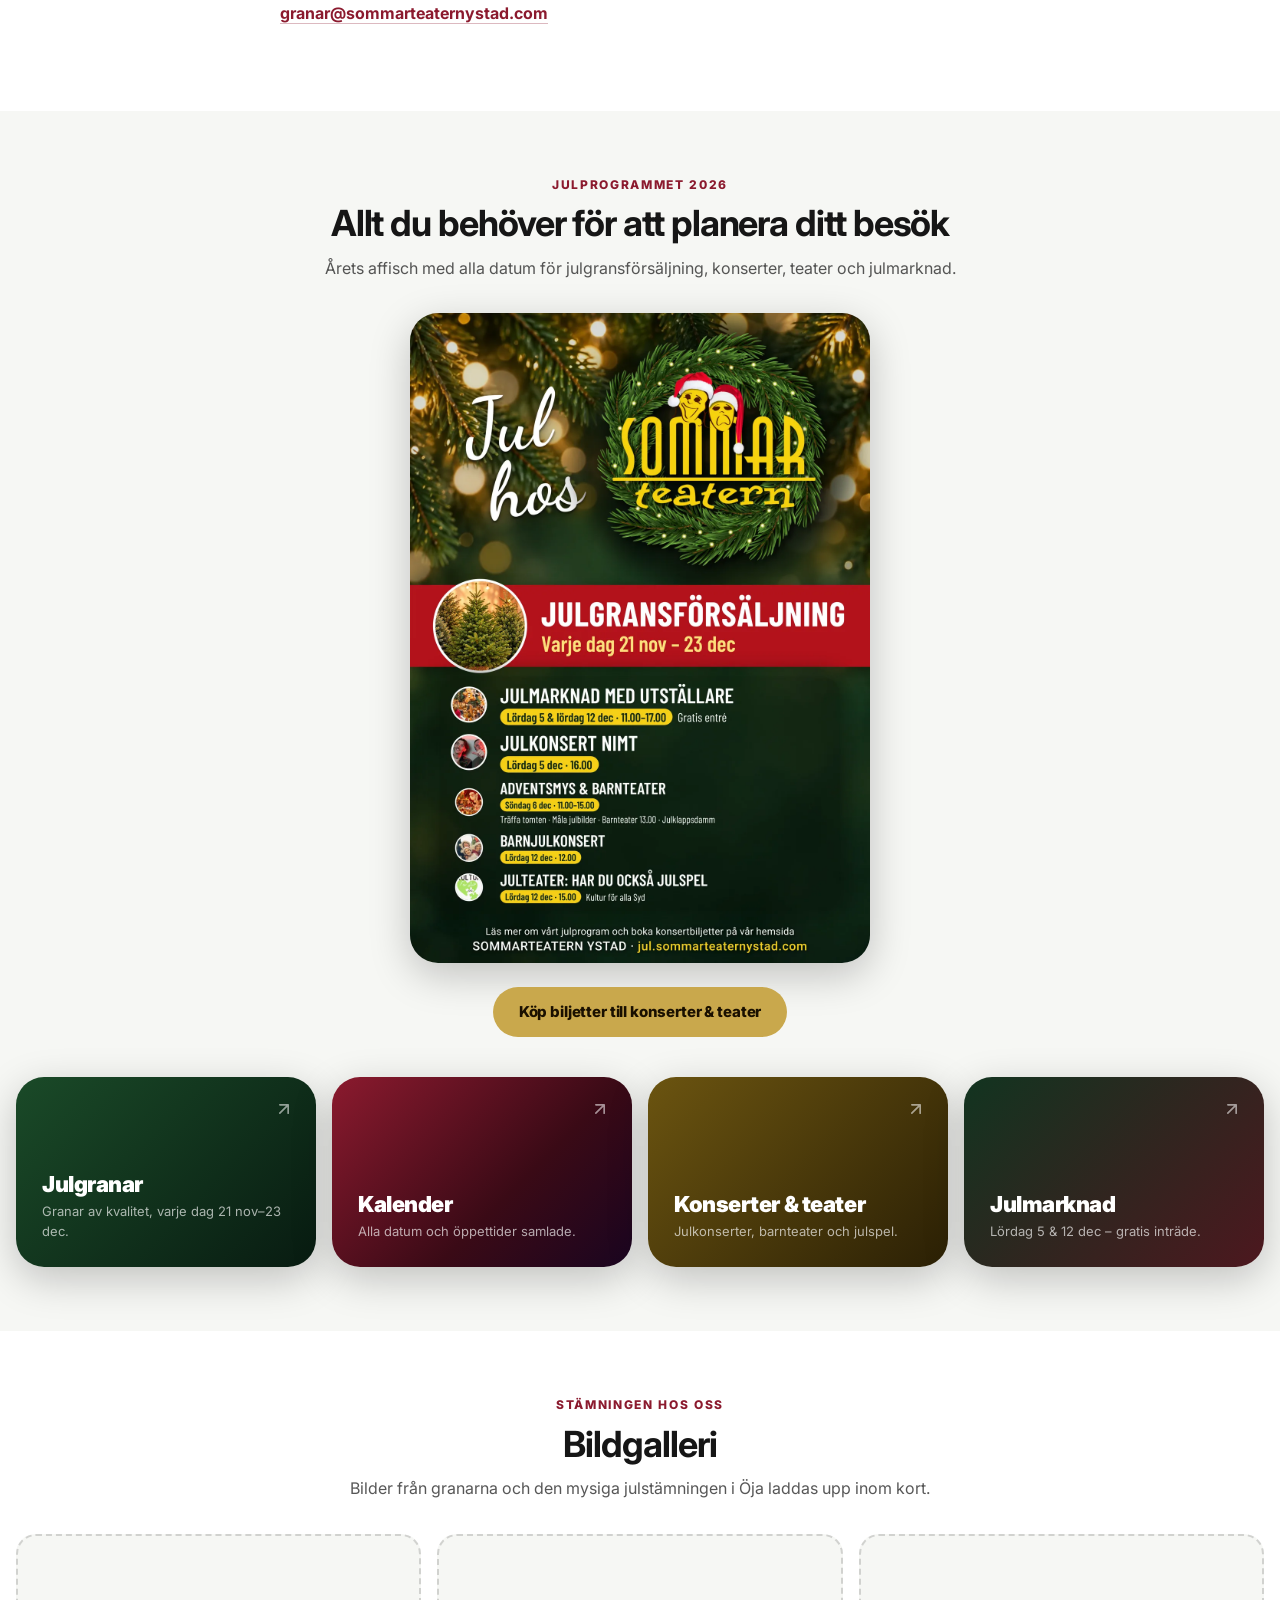
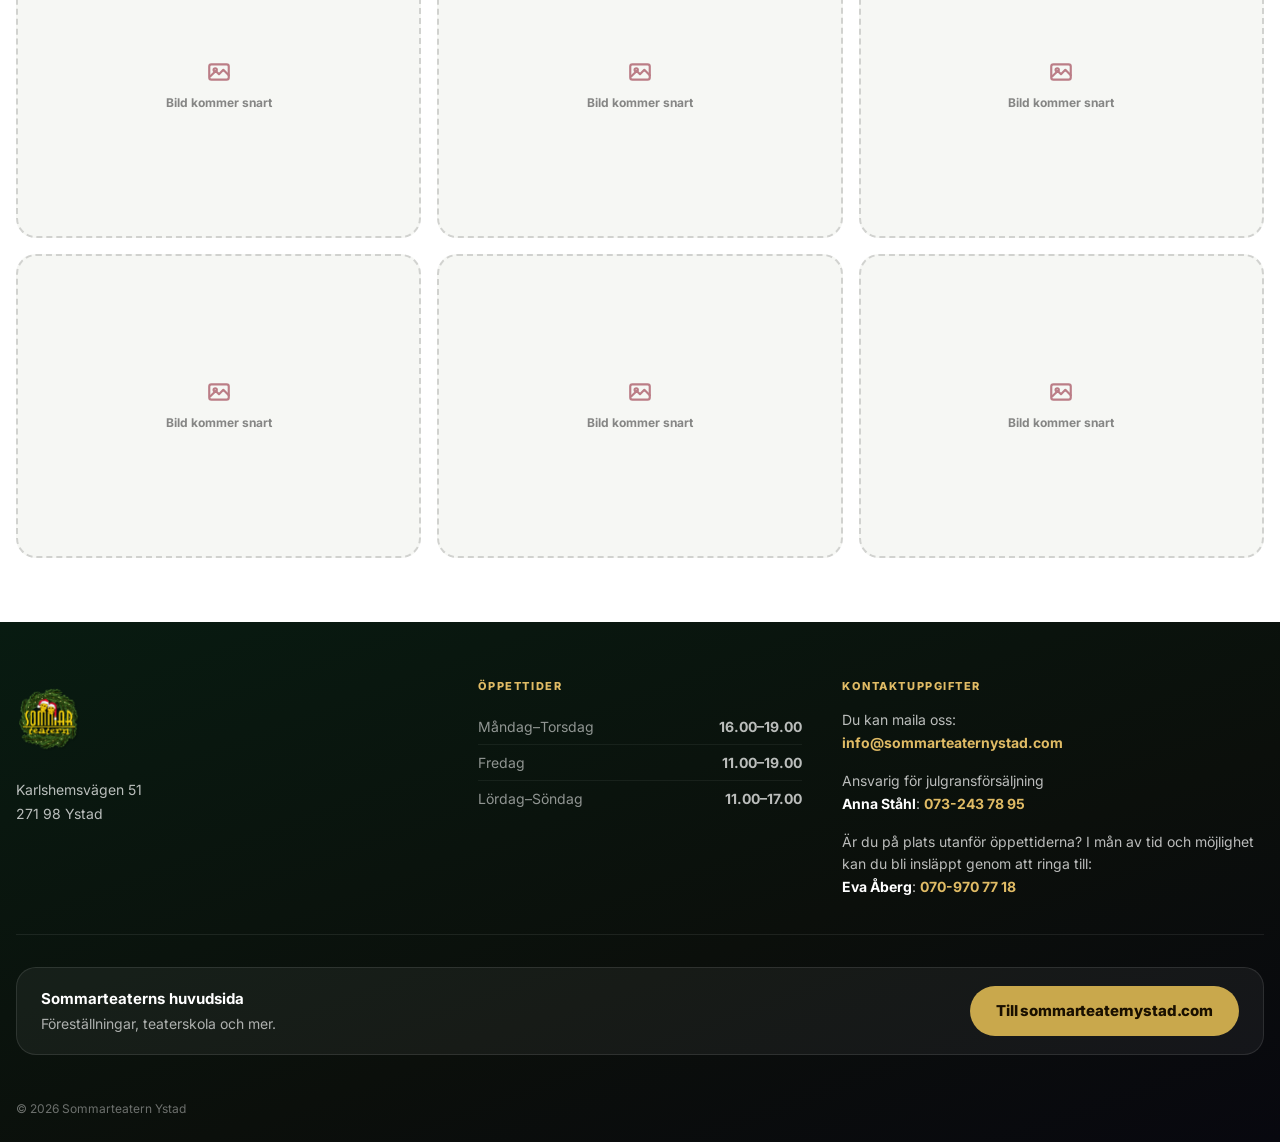
==== commit b7f9e28a: "nya loggan" ====
--- a/index.html
+++ b/index.html
@@ -43,7 +43,7 @@
   ════════════════════════════════════════ -->
   <section class="hero-section">
     <div class="container">
-      <img src="images/jul-logga.png" alt="Jul hos Sommarteatern" class="hero-logo">
+      <img src="images/logga-header.png" alt="Jul hos Sommarteatern" class="hero-logo">
       <span class="hero-kicker">Sommarteatern Ystad</span>
 
       <div class="hero-banner">
